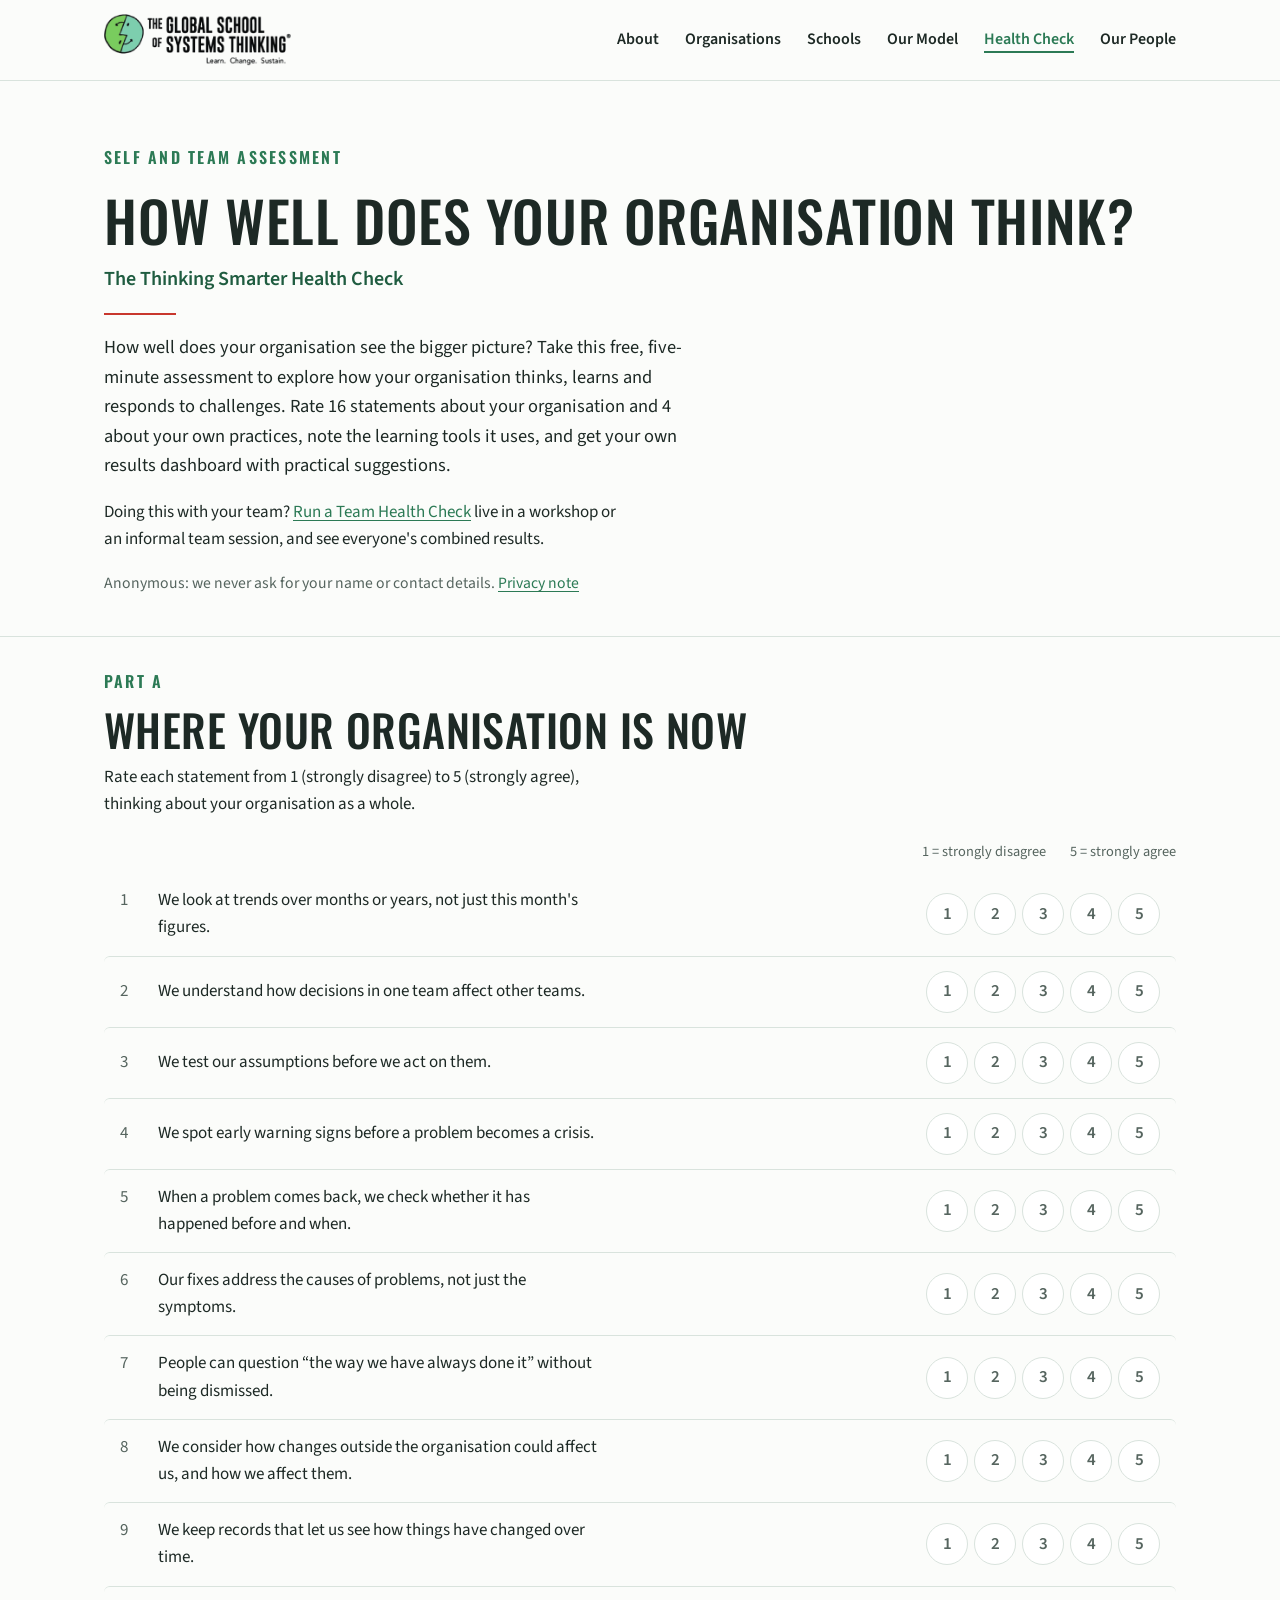
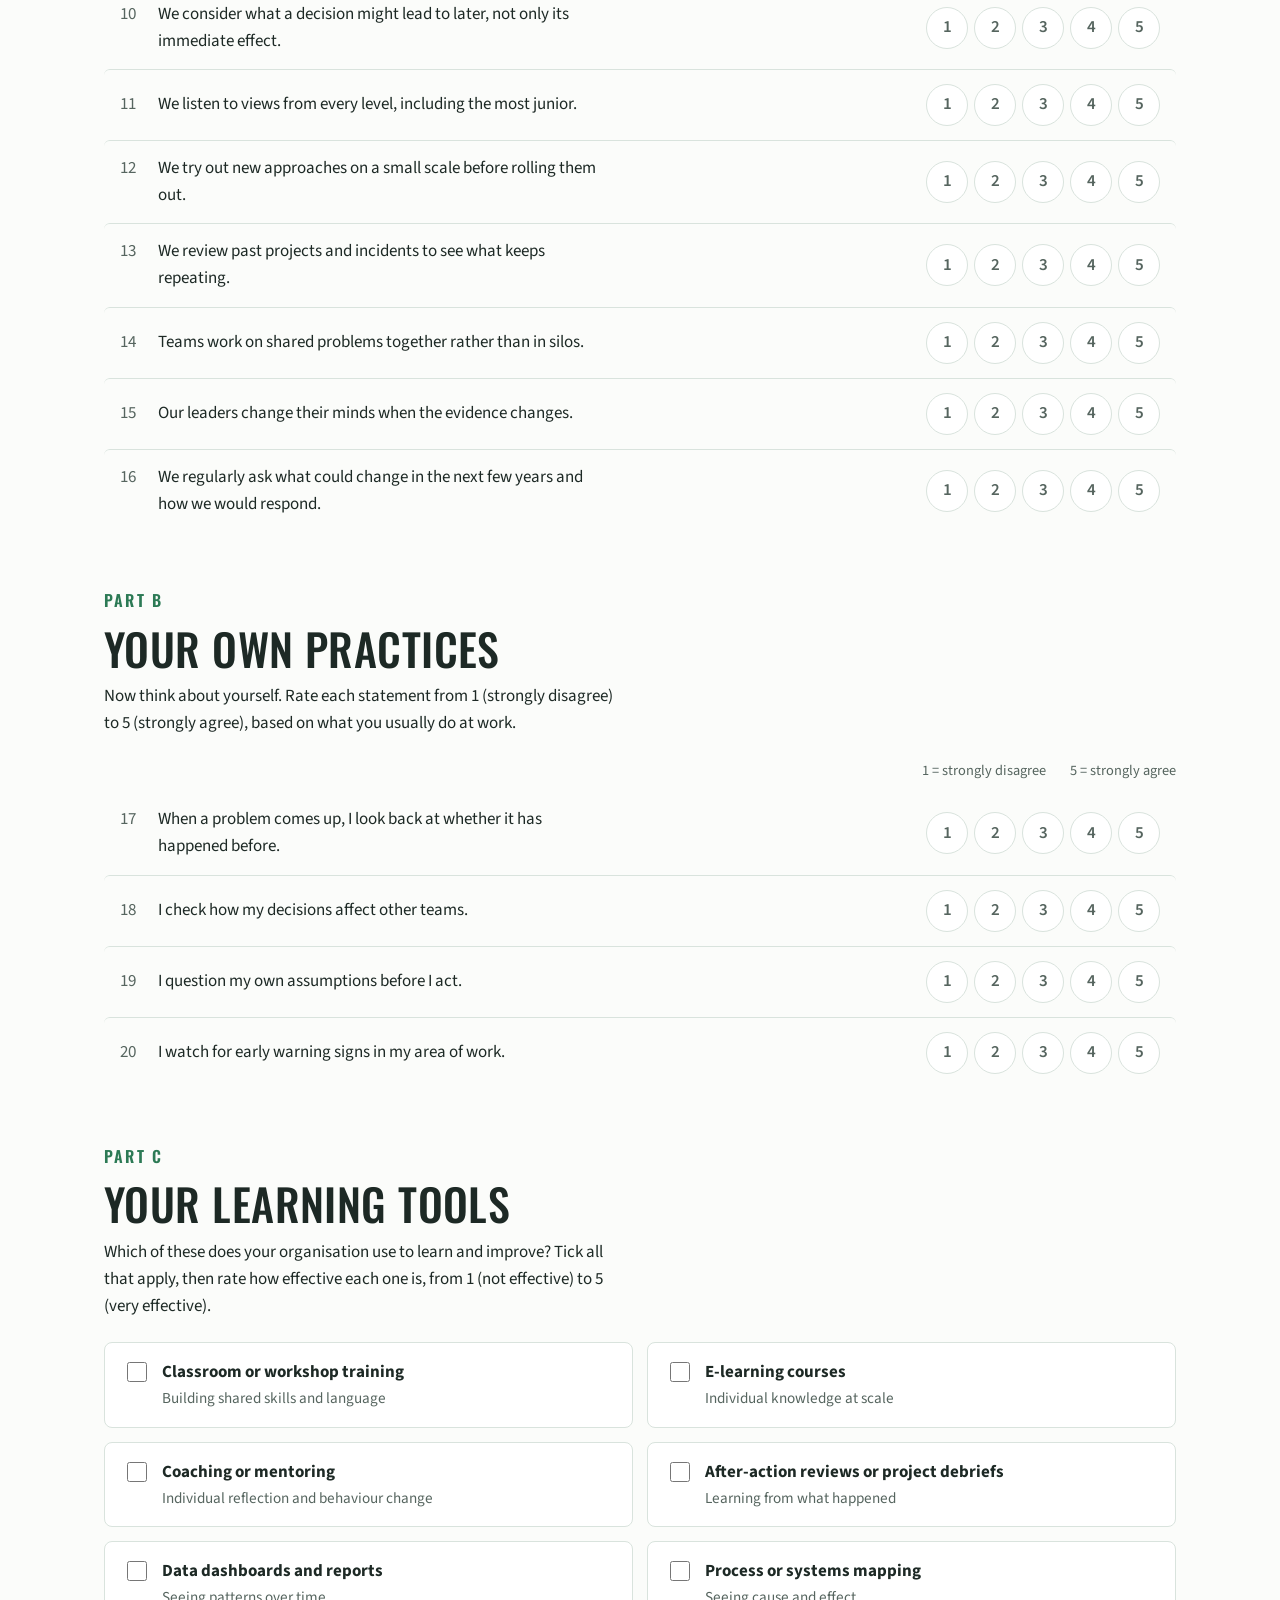
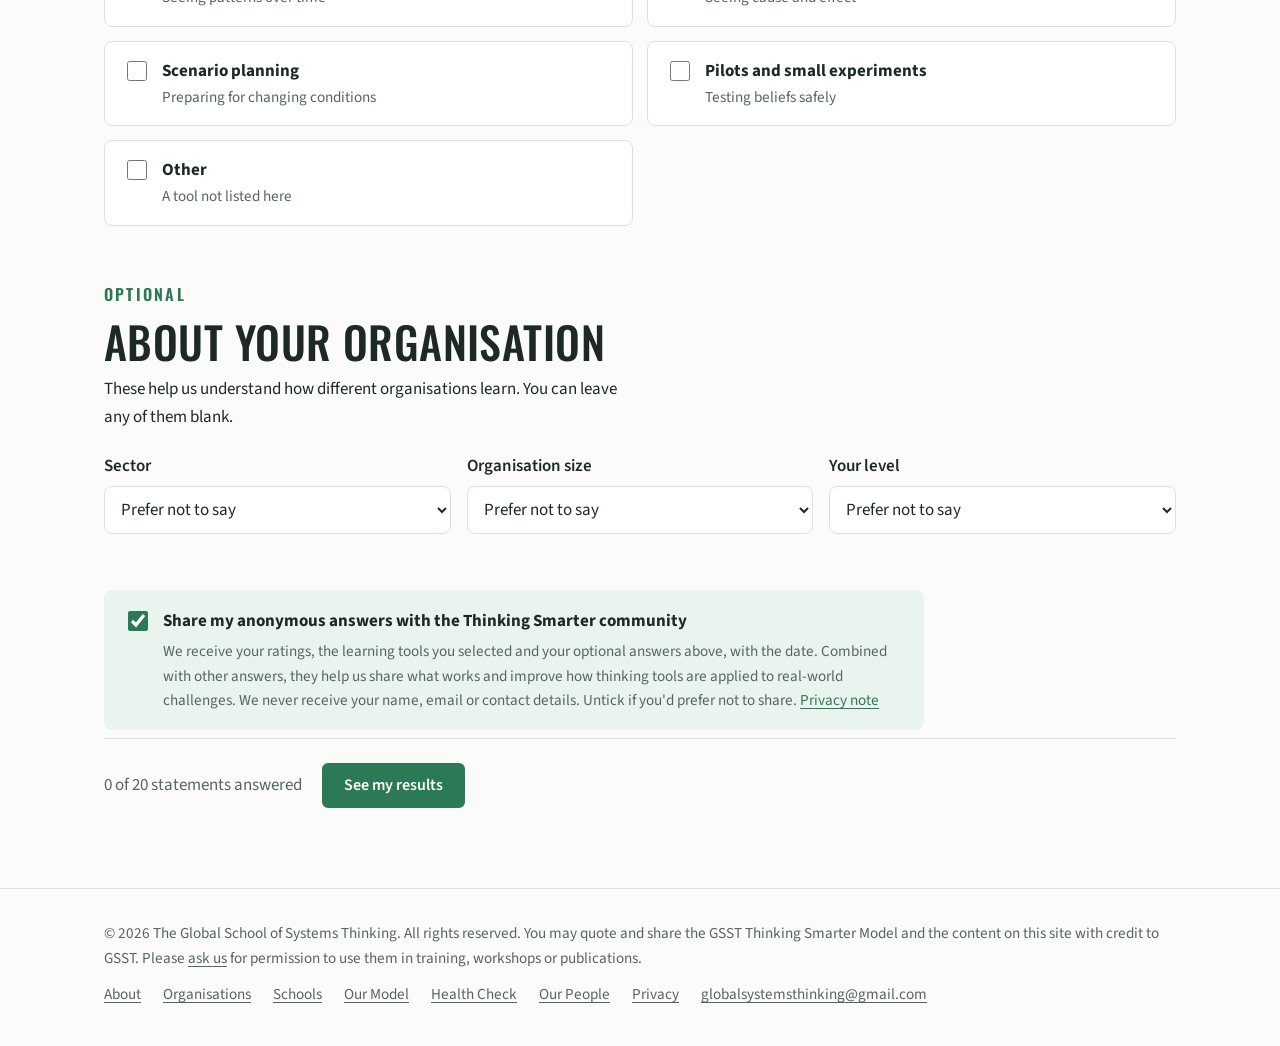
==== health-check.html @ f449723d "Add Organisations page; home page keeps About and a general Get in touch Co-Authored-By: Claude Opus" ====
<!DOCTYPE html>
<html lang="en-SG">
<head>
<meta charset="utf-8">
<meta name="viewport" content="width=device-width, initial-scale=1">
<title>Thinking Smarter Health Check | GSST</title>
<meta name="description" content="A free 5-minute self-assessment of how well your organisation sees patterns, causes, beliefs and changing conditions, with a personal results dashboard.">
<link rel="canonical" href="https://globalsystemsthinking.org/health-check.html">
<meta property="og:type" content="website">
<meta property="og:site_name" content="The Global School of Systems Thinking">
<meta property="og:url" content="https://globalsystemsthinking.org/health-check.html">
<meta property="og:title" content="Thinking Smarter Health Check | GSST">
<meta property="og:description" content="A free 5-minute self-assessment of how well your organisation sees patterns, causes, beliefs and changing conditions, with a personal results dashboard.">
<meta property="og:image" content="https://globalsystemsthinking.org/assets/share/og-health.jpg">
<meta property="og:image:width" content="1200">
<meta property="og:image:height" content="630">
<meta name="twitter:card" content="summary_large_image">
<meta name="twitter:title" content="Thinking Smarter Health Check | GSST">
<meta name="twitter:description" content="A free 5-minute self-assessment of how well your organisation sees patterns, causes, beliefs and changing conditions, with a personal results dashboard.">
<meta name="twitter:image" content="https://globalsystemsthinking.org/assets/share/og-health.jpg">
<link rel="icon" type="image/png" href="assets/favicon.png">
<link rel="preconnect" href="https://fonts.googleapis.com">
<link rel="preconnect" href="https://fonts.gstatic.com" crossorigin>
<link href="https://fonts.googleapis.com/css2?family=Oswald:wght@500;600&amp;family=Source+Sans+3:ital,wght@0,400;0,600;1,400&amp;display=swap" rel="stylesheet">
<link rel="stylesheet" href="styles.css?v=20261125a">
<script src="health-check.js?v=20261125a" defer></script>
<script src="share.js?v=20261124a" defer></script>
</head>
<body id="top">
<header class="site-header">
  <div class="wrap">
    <a class="brand" href="index.html"><img src="assets/logo.png" alt="The Global School of Systems Thinking" width="863" height="240"></a>
    <nav class="nav" aria-label="Main">
      <a href="index.html#about">About</a>
      <a href="organisations.html">Organisations</a>
      <a href="schools.html">Schools</a>
      <a href="model.html">Our Model</a>
      <a href="health-check.html" aria-current="page">Health Check</a>
      <a href="people.html">Our People</a>
    </nav>
  </div>
</header>
<main>
<section class="page-intro no-print">
  <div class="wrap stack">
    <span class="eyebrow">Self and team assessment</span>
    <h1>How well does your organisation think?</h1>
    <p class="hc-subtitle">The Thinking Smarter Health Check</p>
    <hr class="rule">
    <p class="lead">How well does your organisation see the bigger picture? Take this free, five-minute assessment to explore how your organisation thinks, learns and responds to challenges. Rate 16 statements about your organisation and 4 about your own practices, note the learning tools it uses, and get your own results dashboard with practical suggestions.</p>
    <p>Doing this with your team? <a href="session.html">Run a Team Health Check</a> live in a workshop or an informal team session, and see everyone's combined results.</p>
    <p class="privacy">Anonymous: we never ask for your name or contact details. <a href="privacy.html">Privacy note</a></p>
  </div>
</section>

<section class="hc-form no-print" id="hc-form-section">
  <div class="wrap">
    <form id="hc-form" novalidate>
      <div class="hc-part">
        <div class="hc-part-head">
          <span class="eyebrow">Part A</span>
          <h2>Where your organisation is now</h2>
          <p>Rate each statement from 1 (strongly disagree) to 5 (strongly agree), thinking about your organisation as a whole.</p>
        </div>
        <div id="hc-statements"></div>
      </div>

      <div class="hc-part">
        <div class="hc-part-head">
          <span class="eyebrow">Part B</span>
          <h2>Your own practices</h2>
          <p>Now think about yourself. Rate each statement from 1 (strongly disagree) to 5 (strongly agree), based on what you usually do at work.</p>
        </div>
        <div id="hc-self"></div>
      </div>

      <div class="hc-part">
        <div class="hc-part-head">
          <span class="eyebrow">Part C</span>
          <h2>Your learning tools</h2>
          <p>Which of these does your organisation use to learn and improve? Tick all that apply, then rate how effective each one is, from 1 (not effective) to 5 (very effective).</p>
        </div>
        <div id="hc-tools" class="hc-tools"></div>
      </div>

      <div class="hc-part">
        <div class="hc-part-head">
          <span class="eyebrow">Optional</span>
          <h2>About your organisation</h2>
          <p>These help us understand how different organisations learn. You can leave any of them blank.</p>
        </div>
        <div class="hc-profile">
          <div class="field"><label for="hc-sector">Sector</label>
            <select id="hc-sector"><option value="">Prefer not to say</option><option>Government or public sector</option><option>Education</option><option>Business or private sector</option><option>Non-profit or social sector</option><option>Other</option></select></div>
          <div class="field"><label for="hc-size">Organisation size</label>
            <select id="hc-size"><option value="">Prefer not to say</option><option>Under 50 people</option><option>50 to 249 people</option><option>250 to 999 people</option><option>1,000 people or more</option></select></div>
          <div class="field"><label for="hc-level">Your level</label>
            <select id="hc-level"><option value="">Prefer not to say</option><option>Staff</option><option>Manager</option><option>Senior leader</option></select></div>
        </div>
      </div>

      <div class="hc-share">
        <input type="checkbox" id="hc-share" checked>
        <label for="hc-share"><strong>Share my anonymous answers with the Thinking Smarter community</strong>
          <span>We receive your ratings, the learning tools you selected and your optional answers above, with the date. Combined with other answers, they help us share what works and improve how thinking tools are applied to real-world challenges. We never receive your name, email or contact details. Untick if you'd prefer not to share. <a href="privacy.html">Privacy note</a></span></label>
      </div>

      <div class="hc-submit">
        <p id="hc-progress" class="hc-progress" aria-live="polite">0 of 20 statements answered</p>
        <button type="submit" class="btn btn-primary" id="hc-see">See my results</button>
      </div>
    </form>
  </div>
</section>

<section class="hc-results" id="hc-results" hidden>
  <div class="wrap">
    <div class="hc-dash" id="hc-dash"></div>
    <div class="invite" style="margin-top:28px"><div class="stack"><span class="eyebrow">Next: track it over time</span><h2>Where are your figures heading?</h2><p>A Health Check is a snapshot. To see a pattern, use the pattern explorer with figures you already track, or repeat the Team Health Check every few months, and see where things could be heading if nothing changes.</p></div><div class="actions"><a class="btn btn-primary" href="pattern.html">Open the pattern explorer</a></div></div>
    <div class="share" data-text="Try the five-minute Thinking Smarter Health Check: how well does your organisation see the bigger picture?"><div class="share-q">Know a team that keeps facing the same problem?<small>Send them the Health Check. Only the link is shared, never your answers.</small></div><div class="share-btns"><button type="button" class="share-native" hidden>Share</button><a data-net="linkedin" target="_blank" rel="noopener">LinkedIn</a><a data-net="whatsapp" target="_blank" rel="noopener">WhatsApp</a><a data-net="email">Email</a><button type="button" class="share-copy">Copy link</button></div></div>
  </div>
</section>

</main>
<footer class="site-footer">
  <div class="wrap">
    <span>&copy; 2026 The Global School of Systems Thinking. All rights reserved. You may quote and share the GSST Thinking Smarter Model and the content on this site with credit to GSST. Please <a href="mailto:globalsystemsthinking@gmail.com">ask us</a> for permission to use them in training, workshops or publications.</span>
    <nav aria-label="Footer">
      <a href="index.html#about">About</a>
      <a href="organisations.html">Organisations</a>
      <a href="schools.html">Schools</a>
      <a href="model.html">Our Model</a>
      <a href="health-check.html">Health Check</a>
      <a href="people.html">Our People</a>
      <a href="privacy.html">Privacy</a>
      <a href="mailto:globalsystemsthinking@gmail.com">globalsystemsthinking@gmail.com</a>
    </nav>
  </div>
</footer>
</body>
</html>
---- styles.css ----
/* GSST site. Layout idea: calm white pages, one green accent, condensed display type echoing the book cover, content in a 1120px column. */
:root {
  --paper: #fbfcfa;
  --ink: #1d2925;
  --muted: #56655f;
  --green: #2c7a55;
  --green-deep: #1f5c40;
  --tint: #eaf4ee;
  --line: #d9e3dd;
  --rule: #c8372d;
  --display: "Oswald", "Arial Narrow", "Helvetica Neue", Arial, sans-serif;
  --body: "Source Sans 3", "Segoe UI", "Helvetica Neue", Arial, sans-serif;
  --max: 1120px;
  color-scheme: light;
}

*, *::before, *::after { box-sizing: border-box; }
[hidden] { display: none !important; }
html { -webkit-text-size-adjust: 100%; scroll-behavior: smooth; }
@media (prefers-reduced-motion: reduce) { html { scroll-behavior: auto; } }
body {
  margin: 0;
  background: var(--paper);
  color: var(--ink);
  font-family: var(--body);
  font-size: 1.0625rem;
  line-height: 1.6;
}
img, video { max-width: 100%; height: auto; display: block; }
a { color: var(--green); text-underline-offset: 3px; }
a:hover { color: var(--green-deep); }
:focus-visible { outline: 3px solid var(--green); outline-offset: 3px; border-radius: 4px; }

h1, h2, h3 {
  font-family: var(--display);
  font-weight: 500;
  line-height: 1.12;
  letter-spacing: 0.01em;
  text-transform: uppercase;
  text-wrap: balance;
  margin: 0;
}
h1 { font-size: clamp(2.3rem, 4.6vw, 3.5rem); }
h2 { font-size: clamp(2rem, 3.6vw, 2.75rem); }
h3 { font-size: 1.6rem; }
p { margin: 0; max-width: 65ch; }

.wrap { max-width: var(--max); margin: 0 auto; padding: 0 24px; }
.stack { display: grid; gap: 18px; }
.eyebrow {
  font-family: var(--display);
  font-size: 1rem;
  font-weight: 600;
  letter-spacing: 0.14em;
  text-transform: uppercase;
  color: var(--green);
}
.rule { width: 72px; height: 2px; background: var(--rule); border: 0; margin: 0; }
.lead { font-size: 1.2rem; color: var(--muted); }

/* header */
.site-header { border-bottom: 1px solid var(--line); background: var(--paper); }
.site-header .wrap { display: flex; align-items: center; justify-content: space-between; gap: 16px 32px; flex-wrap: wrap; padding-top: 14px; padding-bottom: 14px; }
.brand img { height: 52px; width: auto; }
.nav { display: flex; align-items: center; gap: 6px 26px; flex-wrap: wrap; }
.nav a { color: var(--ink); text-decoration: none; font-weight: 600; font-size: 1rem; }
.nav a:hover, .nav a[aria-current="page"] { color: var(--green); }
.nav a[aria-current="page"] { box-shadow: inset 0 -2px 0 var(--green); }

/* buttons */
.actions { display: flex; flex-wrap: wrap; gap: 12px; }
.btn {
  display: inline-block;
  padding: 11px 20px;
  border-radius: 6px;
  font-weight: 600;
  font-size: 1rem;
  text-decoration: none;
  border: 2px solid var(--green);
  line-height: 1.2;
}
.btn-primary { background: var(--green); color: #fff; }
.btn-primary:hover { background: var(--green-deep); border-color: var(--green-deep); color: #fff; }
.btn-ghost { background: transparent; color: var(--green); }
.btn-ghost:hover { background: var(--tint); }
.nav .btn { padding: 8px 16px; color: #fff; }

/* sections */
section { padding: 72px 0; }
.band { background: var(--tint); }
.section-head { display: grid; gap: 14px; margin-bottom: 36px; }

/* hero */
.hero { padding: 64px 0 56px; }
.hero .wrap { display: grid; grid-template-columns: 1.05fr 0.95fr; gap: 48px; align-items: center; }
.hero-art { border-radius: 10px; border: 1px solid var(--line); background: #fff; padding: 10px; }

/* page intro (inner pages) */
.page-intro { padding: 64px 0 40px; border-bottom: 1px solid var(--line); }

/* video */
.video-grid { display: grid; grid-template-columns: 1.35fr 1fr; gap: 40px; align-items: center; }
.video-frame { border-radius: 10px; overflow: hidden; background: #000; box-shadow: 0 10px 30px rgba(29, 41, 37, 0.14); }
.video-frame video { width: 100%; aspect-ratio: 16 / 9; }

/* service tiles */
.tiles { display: grid; grid-template-columns: repeat(2, minmax(0, 1fr)); gap: 22px; }
.tile {
  display: grid;
  gap: 12px;
  align-content: start;
  padding: 28px 28px 26px;
  background: #fff;
  border: 1px solid var(--line);
  border-top: 3px solid var(--green);
  border-radius: 8px;
  color: var(--ink);
  text-decoration: none;
}
.tile h3 { font-size: 1.45rem; }
.tile p { color: var(--ink); }

/* about */
.pillars { display: grid; grid-template-columns: repeat(3, minmax(0, 1fr)); gap: 20px; margin-top: 32px; }
.pillar { padding: 22px; border-left: 3px solid var(--green); background: #fff; border-radius: 0 8px 8px 0; }
.pillar .eyebrow { margin-bottom: 6px; }

/* founder */
.founder { display: grid; grid-template-columns: 1.2fr 1fr; gap: 48px; align-items: start; }
blockquote {
  margin: 0;
  padding: 26px 28px;
  background: #fff;
  border: 1px solid var(--line);
  border-radius: 8px;
  font-size: 1.15rem;
  color: var(--ink);
}
blockquote footer { margin-top: 12px; font-size: 0.95rem; color: var(--muted); }

/* publications */
.book-lead { display: grid; grid-template-columns: 220px 1fr; gap: 36px; align-items: start; }
.book-lead img { border: 1px solid var(--line); border-radius: 4px; box-shadow: 0 8px 24px rgba(29, 41, 37, 0.12); }
.book-list { display: grid; grid-template-columns: repeat(2, minmax(0, 1fr)); gap: 20px; margin-top: 40px; }
.book { padding: 20px 22px; background: #fff; border: 1px solid var(--line); border-radius: 8px; display: grid; gap: 6px; align-content: start; }
.book .meta { color: var(--muted); font-size: 0.95rem; }
.book em { font-style: normal; font-weight: 600; }

/* services page */
.service { display: grid; grid-template-columns: 280px 1fr; gap: 40px; padding: 40px 0; border-bottom: 1px solid var(--line); scroll-margin-top: 24px; }
.service:last-of-type { border-bottom: 0; }
.service h2 { font-size: 2rem; }
.service .stack p { max-width: 62ch; }

/* call to action */
.cta { background: var(--green-deep); color: #fff; border-radius: 12px; padding: 44px 44px; display: grid; grid-template-columns: 1fr auto; gap: 24px 40px; align-items: center; }
.cta h2 { color: #fff; }
.cta p { color: #dbeee3; }
.cta .btn-primary { background: #fff; color: var(--green-deep); border-color: #fff; }
.cta .btn-primary:hover { background: var(--tint); }
.cta .address { color: #fff; font-weight: 600; }

/* footer */
.site-footer { border-top: 1px solid var(--line); padding: 32px 0 40px; color: var(--muted); font-size: 0.95rem; }
.site-footer .wrap { display: flex; flex-wrap: wrap; gap: 12px 28px; justify-content: space-between; align-items: center; }
.site-footer nav { display: flex; flex-wrap: wrap; gap: 8px 22px; }
.site-footer a { color: var(--muted); }

@media (max-width: 960px) {
  .tiles { grid-template-columns: 1fr; }
  .hero .wrap, .video-grid, .founder { grid-template-columns: 1fr; gap: 32px; }
  .book-list, .pillars { grid-template-columns: 1fr; }
  .service { grid-template-columns: 1fr; gap: 14px; }
  .cta { grid-template-columns: 1fr; }
}
@media (max-width: 560px) {
  section { padding: 52px 0; }
  .wrap { padding: 0 18px; }
  .tiles { grid-template-columns: 1fr; }
  .book-lead { grid-template-columns: 1fr; }
  .book-lead img { max-width: 200px; }
  .brand img { height: 42px; }
  .cta { padding: 32px 24px; }
}

/* home: health check invitation */
.invite { display: grid; grid-template-columns: 1fr auto; gap: 24px 40px; align-items: center; padding: 36px 40px; border: 1px solid var(--line); border-left: 4px solid var(--green); border-radius: 10px; background: #fff; }
#health-check-invite { padding: 56px 0; }

/* health check form */
.visually-hidden { position: absolute; width: 1px; height: 1px; overflow: hidden; clip: rect(0 0 0 0); white-space: nowrap; }
.privacy { color: var(--muted); font-size: 0.98rem; }
.hc-form { padding-top: 32px; }
.hc-part { margin-bottom: 56px; }
.hc-part-head { display: grid; gap: 10px; margin-bottom: 22px; }
.scale-key { display: flex; justify-content: flex-end; gap: 24px; color: var(--muted); font-size: 0.9rem; max-width: none; margin-bottom: 10px; }
.hc-area { border: 0; margin: 0 0 26px; padding: 0; }
.hc-area legend { font-family: var(--display); font-weight: 500; text-transform: uppercase; letter-spacing: 0.04em; color: var(--green); font-size: 1.15rem; padding: 0 0 8px; }
.hc-row { display: grid; grid-template-columns: 1fr auto; gap: 12px 28px; align-items: center; padding: 14px 16px; border-top: 1px solid var(--line); border-radius: 6px; }
.hc-row.missing { background: #fdf0ee; box-shadow: inset 3px 0 0 var(--rule); }
.hc-q { max-width: 60ch; display: flex; gap: 4px; }
.hc-num { flex: none; min-width: 2em; color: var(--muted); font-variant-numeric: tabular-nums; }
.scale { display: flex; gap: 6px; }
.scale input { position: absolute; opacity: 0; width: 1px; height: 1px; }
.scale label { display: grid; place-items: center; width: 42px; height: 42px; border: 1.5px solid var(--line); border-radius: 50%; background: #fff; cursor: pointer; font-weight: 600; color: var(--muted); font-variant-numeric: tabular-nums; }
.scale label:hover { border-color: var(--green); color: var(--green); }
.scale input:checked + label { background: var(--green); border-color: var(--green); color: #fff; }
.scale input:focus-visible + label { outline: 3px solid var(--green); outline-offset: 2px; }
.hc-tools { display: grid; grid-template-columns: repeat(2, minmax(0, 1fr)); gap: 14px; }
.hc-tool { display: grid; gap: 12px; padding: 16px 18px; background: #fff; border: 1px solid var(--line); border-radius: 8px; }
.hc-tool-check { display: flex; gap: 12px; align-items: flex-start; }
.hc-tool-check input { width: 20px; height: 20px; margin-top: 3px; accent-color: var(--green); flex: none; }
.hc-tool-check label { display: grid; cursor: pointer; }
.hc-tool-check label span { color: var(--muted); font-size: 0.95rem; }
.hc-tool-rate { display: flex; align-items: center; gap: 12px; flex-wrap: wrap; padding-left: 32px; }
.hc-tool-rate[hidden], .hc-tool-other[hidden] { display: none; }
.hc-tool-other { display: grid; gap: 6px; padding-left: 32px; }
.hc-tool-other input { font: inherit; padding: 8px 12px; border: 1.5px solid var(--line); border-radius: 6px; max-width: 100%; }
.hc-tool-other input:focus { border-color: var(--green); outline: none; }
.hc-list .hc-row:first-child { border-top: 0; }
.hc-rate-label { color: var(--muted); font-size: 0.95rem; }
.hc-tool-rate .scale label { width: 36px; height: 36px; }
textarea { width: 100%; max-width: 760px; font: inherit; padding: 12px 14px; border: 1.5px solid var(--line); border-radius: 8px; background: #fff; color: var(--ink); }
textarea:focus { border-color: var(--green); outline: none; }
.hc-submit { display: flex; align-items: center; gap: 20px; flex-wrap: wrap; padding: 24px 0 8px; border-top: 1px solid var(--line); }
.hc-progress { color: var(--muted); font-variant-numeric: tabular-nums; }

/* health check dashboard */
.hc-results { padding-top: 48px; }
.hc-dash { display: grid; gap: 24px; }
.dash-head { display: grid; gap: 10px; }
.overall { font-size: 1.15rem; }
.overall strong { font-family: var(--display); font-size: 2.6rem; color: var(--green); font-weight: 500; margin-right: 6px; font-variant-numeric: tabular-nums; }
.dash-grid { display: grid; grid-template-columns: repeat(2, minmax(0, 1fr)); gap: 24px; }
.card { background: #fff; border: 1px solid var(--line); border-radius: 10px; padding: 24px 26px; display: grid; gap: 14px; align-content: start; }
.card h3 { font-size: 1.3rem; }
.bar-row { display: grid; grid-template-columns: 1fr 3.2em; gap: 6px 12px; align-items: center; }
.bar-label { grid-column: 1 / -1; display: flex; gap: 10px; align-items: center; font-weight: 600; }
.bar-track { height: 12px; border-radius: 6px; background: var(--tint); overflow: hidden; }
.bar-fill { height: 100%; background: var(--green); border-radius: 6px; }
.bar-fill.low { background: var(--rule); }
.bar-value { font-variant-numeric: tabular-nums; font-weight: 600; text-align: right; }
.bar-prev { grid-column: 1 / -1; }
.delta { color: var(--muted); font-size: 0.9rem; }
.tag { font-size: 0.75rem; font-weight: 600; letter-spacing: 0.06em; text-transform: uppercase; padding: 2px 8px; border-radius: 999px; }
.tag-low { background: #fbe9e7; color: #a12c23; }
.tag-high { background: var(--tint); color: var(--green-deep); }
.tool-list { list-style: none; margin: 0; padding: 0; display: grid; gap: 10px; }
.tool-list li { display: flex; justify-content: space-between; gap: 16px; align-items: center; }
.dots { display: inline-flex; gap: 4px; flex: none; }
.dot { width: 10px; height: 10px; border-radius: 50%; background: var(--line); }
.dot.on { background: var(--green); }
.notes { margin: 0; padding: 14px 16px 14px 32px; background: #fdf6e9; border-radius: 8px; display: grid; gap: 8px; }
.tips { margin: 0; padding-left: 22px; display: grid; gap: 8px; }
.quote { font-size: 1.15rem; font-style: italic; }
.muted { color: var(--muted); }
.small { font-size: 0.92rem; }
.next { border-color: var(--green); }
.dash-foot { padding-top: 8px; }
button.btn { cursor: pointer; font-family: inherit; }

@media (max-width: 960px) {
  .invite { grid-template-columns: 1fr; padding: 28px 24px; }
  .dash-grid, .hc-tools { grid-template-columns: 1fr; }
}
@media (max-width: 640px) {
  .hc-row { grid-template-columns: 1fr; padding: 14px 6px; }
  .scale label { width: 44px; height: 44px; }
  .scale-key { justify-content: space-between; }
}
@media print {
  .site-header, .site-footer, .no-print, .actions { display: none !important; }
  body { background: #fff; }
  .card { break-inside: avoid; }
}

/* health check: profile, sharing, comparison, privacy page */
.hc-profile { display: grid; grid-template-columns: repeat(3, minmax(0, 1fr)); gap: 16px; }
.field { display: grid; gap: 6px; }
.field label { font-weight: 600; }
select { font: inherit; padding: 10px 12px; border: 1.5px solid var(--line); border-radius: 8px; background: #fff; color: var(--ink); }
select:focus { border-color: var(--green); outline: none; }
.hc-share { display: flex; gap: 12px; align-items: flex-start; padding: 18px 20px; margin-bottom: 8px; background: var(--tint); border-radius: 8px; max-width: 820px; }
.hc-share input { width: 20px; height: 20px; margin-top: 3px; accent-color: var(--green); flex: none; }
.hc-share label { display: grid; gap: 4px; cursor: pointer; }
.hc-share label span { color: var(--muted); font-size: 0.95rem; }
.cmp-list { list-style: none; margin: 0; padding: 0; display: grid; gap: 10px; }
.cmp-list li { display: flex; justify-content: space-between; gap: 16px; flex-wrap: wrap; }
.cmp { font-variant-numeric: tabular-nums; }
.cmp em { color: var(--muted); font-style: normal; }
.prose { gap: 14px; }
.prose h2 { font-size: 1.6rem; margin-top: 18px; }
@media (max-width: 760px) { .hc-profile { grid-template-columns: 1fr; } }

/* founder credentials */
.creds { margin: 0; padding: 24px 26px; background: #fff; border: 1px solid var(--line); border-radius: 8px; display: grid; gap: 18px; }
.creds dt { margin-bottom: 6px; }
.creds dd { margin: 0 0 6px; padding-left: 14px; position: relative; }
.creds dd::before { content: ""; position: absolute; left: 0; top: 0.7em; width: 6px; height: 6px; border-radius: 50%; background: var(--green); }

/* team check: join form, facilitator screen */
.join-card { display: grid; gap: 10px; max-width: 520px; padding: 22px 24px; background: #fff; border: 1px solid var(--line); border-radius: 10px; }
.join-row { display: flex; gap: 10px; flex-wrap: wrap; }
.join-row input { flex: 1 1 180px; font: inherit; font-size: 1.2rem; letter-spacing: 0.12em; text-transform: uppercase; padding: 10px 14px; border: 1.5px solid var(--line); border-radius: 8px; }
.join-row input:focus { border-color: var(--green); outline: none; }
.ss-join { display: grid; grid-template-columns: auto 1fr; gap: 56px; align-items: center; padding: 48px 0 64px; }
.ss-qr-card { background: #fff; border: 1px solid var(--line); border-radius: 12px; padding: 24px; display: grid; gap: 12px; justify-items: center; }
.ss-qr-card img, .ss-qr-card canvas { display: block; }
.ss-url { font-size: 0.95rem; color: var(--muted); word-break: break-all; max-width: 260px; text-align: center; }
.ss-code { font-size: clamp(3.5rem, 9vw, 6.5rem); letter-spacing: 0.12em; color: var(--green); }
.ss-count { font-size: 1.4rem; }
.ss-count strong { font-family: var(--display); font-size: 3rem; color: var(--green); font-weight: 500; margin-right: 6px; font-variant-numeric: tabular-nums; }
.ss-head { display: flex; flex-wrap: wrap; gap: 12px 28px; align-items: baseline; justify-content: space-between; padding: 32px 0 24px; }
.ss-count-inline { color: var(--muted); }
.ss-items { margin: 0; padding-left: 20px; display: grid; gap: 14px; }
.ss-items p { margin-bottom: 6px; }
.item-meta { display: flex; gap: 14px; align-items: flex-end; }
.dist { display: flex; gap: 4px; align-items: flex-end; height: 44px; }
.dcol { display: grid; grid-template-rows: 1fr auto; justify-items: center; width: 20px; height: 100%; }
.dbar { width: 14px; background: var(--green); border-radius: 3px 3px 0 0; align-self: end; min-height: 2px; }
.dcol span { font-size: 0.75rem; color: var(--muted); }
.ss-recurring { list-style: none; margin: 0; padding: 0; display: grid; grid-template-columns: repeat(auto-fill, minmax(240px, 1fr)); gap: 12px; }
.ss-recurring li { background: var(--tint); border-radius: 8px; padding: 12px 14px; }
body.presenting .site-header, body.presenting .site-footer { display: none; }
body.presenting { font-size: 1.15rem; }
@media (max-width: 760px) { .ss-join { grid-template-columns: 1fr; gap: 28px; justify-items: start; } }

/* team session guide */
.steps { list-style: none; margin: 8px 0 4px; padding: 0; display: grid; grid-template-columns: repeat(3, minmax(0, 1fr)); gap: 16px; }
.steps li { display: flex; gap: 14px; align-items: flex-start; background: #fff; border: 1px solid var(--line); border-radius: 10px; padding: 18px; }
.step-n { flex: none; display: grid; place-items: center; width: 36px; height: 36px; border-radius: 50%; background: var(--green); color: #fff; font-family: var(--display); font-size: 1.2rem; }
.steps h3 { font-size: 1.25rem; margin-bottom: 4px; }
.steps p { color: var(--muted); font-size: 0.98rem; }
.prompts { margin: 0 0 12px; padding-left: 22px; display: grid; gap: 10px; }
#ss-copy-msg { white-space: pre-line; }
@media (max-width: 860px) { .steps { grid-template-columns: 1fr; } }
@media print { body.presenting .ss-head .actions { display: none; } }

/* schools page */
.tiles.four { grid-template-columns: repeat(4, minmax(0, 1fr)); }
.tiles.three { grid-template-columns: repeat(3, minmax(0, 1fr)); }
.schools-link { margin-top: 28px; max-width: none; font-size: 1.05rem; }
@media (max-width: 960px) { .tiles.four, .tiles.three { grid-template-columns: 1fr; } }

/* Health Check: "I" next to "we" */
#hc-self-card { margin-top: 24px; }
.gap-row { display: grid; grid-template-columns: 11em 1fr; gap: 4px 18px; align-items: center; padding: 12px 0; border-top: 1px solid var(--line); }
.gap-name { font-weight: 600; }
.gap-bars { display: grid; gap: 6px; }
.gap-line { display: grid; grid-template-columns: 2.2em 1fr 3.2em; gap: 10px; align-items: center; }
.gap-who { font-size: .85rem; font-weight: 700; color: var(--muted); }
.bar-fill.self { background: var(--green-deep); opacity: .55; }
.gap-note { grid-column: 2; margin: 0; font-size: .95rem; color: var(--muted); }
.gap-action { margin-top: 14px; padding: 14px 16px; background: var(--tint); border-radius: 8px; }
@media (max-width: 640px) { .gap-row { grid-template-columns: 1fr; } .gap-note { grid-column: 1; } }

/* Schools: personal note */
.note-text { max-width: 760px; }
.note-text p { margin: 0 0 14px; }

/* Schools: creators of the book */
.creators { display: grid; grid-template-columns: minmax(0, 1fr) minmax(0, 1.1fr); gap: 40px; align-items: center; margin-top: 48px; }
.creators img { width: 100%; height: auto; border-radius: 8px; background: #fff; }
.creator-list { margin: 0; padding-left: 20px; display: grid; gap: 10px; }
@media (max-width: 820px) { .creators { grid-template-columns: 1fr; } }

/* Team Health Check: why as a team */
.ss-why { margin: 28px 0 8px; }
.ss-why h2 { margin-bottom: 14px; }
.ss-tips { margin-top: 24px; }

.hc-subtitle { margin: -6px 0 0; font-size: 1.25rem; font-weight: 600; color: var(--green-deep); }

/* Schools: student short (vertical video) */
.short-lead { display: grid; grid-template-columns: 300px 1fr; gap: 40px; align-items: center; margin-top: 48px; }
.short-frame video { width: 100%; height: auto; border-radius: 16px; background: #121a26; display: block; }
@media (max-width: 720px) { .short-lead { grid-template-columns: 1fr; } .short-frame { max-width: 300px; margin: 0 auto; } }

/* Schools: three student shorts */
.shorts { margin-top: 56px; }
.shorts-grid { display: grid; grid-template-columns: repeat(3, minmax(0, 1fr)); gap: 28px; margin: 8px 0 18px; }
.short-item { margin: 0; }
.short-item video { width: 100%; height: auto; border-radius: 16px; background: #121a26; display: block; }
.short-item figcaption { margin-top: 10px; display: grid; gap: 4px; }
.short-item figcaption span { color: var(--muted); font-size: 0.95rem; }
@media (max-width: 820px) { .shorts-grid { grid-template-columns: 1fr; max-width: 320px; margin-left: auto; margin-right: auto; } }

/* Home: four habits at work */
.habits-link { margin: 18px 0 40px; font-weight: 600; }

/* Home: four paths under the hero */
.paths .path { display: flex; flex-direction: column; gap: 8px; text-decoration: none; color: inherit; transition: box-shadow .15s, transform .15s; }
.paths .path:hover { box-shadow: 0 6px 18px rgba(29,41,37,.12); transform: translateY(-2px); }
.paths .path p { flex: 1; }
.path-go { font-weight: 600; color: var(--green-deep); }
.paths-intro { max-width: 760px; margin: 0 0 22px; font-size: 1.1rem; }
.pillar-icon { color: var(--green); display: block; width: 52px; height: 52px; margin-bottom: 10px; }
.pillar ul.values { margin: 0; padding-left: 18px; display: grid; gap: 6px; }
.pillar .equation { font-family: var(--display); font-size: 1.25rem; line-height: 1.35; color: var(--green-deep); margin: 0 0 12px; letter-spacing: .02em; }
.pillar .equation { font-size: 1.9rem; margin-bottom: 2px; }
.pillar .equation-key { margin: 0 0 12px; font-size: .95rem; color: var(--muted); }
.pillar .so-def { margin: 14px 0 0; padding-top: 12px; border-top: 1px solid var(--line); font-size: .95rem; }
/* Founder: one column, credentials as part of the bio */
.founder { grid-template-columns: 1fr; }
.founder > .stack { max-width: 880px; }
.founder h2 .role { display: block; font-size: 0.5em; letter-spacing: 0.06em; color: var(--muted, #5b6b66); margin-top: 6px; }
.creds { padding: 0; background: none; border: 0; border-radius: 0; grid-template-columns: 1fr 1fr; gap: 28px; margin-top: 8px; }
@media (max-width: 720px) { .creds { grid-template-columns: 1fr; gap: 18px; } }
/* Hero and intro text: one size, one colour, even spacing */
.hero .stack p, .hero .lead { font-size: 1.15rem; line-height: 1.6; color: var(--ink, inherit); margin: 0; }
.paths-intro { font-size: 1.15rem; line-height: 1.6; }
.hero { padding-bottom: 18px; }
@media (max-width: 900px) { .hero { padding-bottom: 32px; } }
.hero .stack p.lead { color: var(--green-deep); font-weight: 600; }
/* Quick fixes: consistent intro text, key line only on home, invite buttons under text, SO definition below pillars */
.lead { font-size: 1.15rem; line-height: 1.6; color: var(--ink); }
.hero .stack p.lead { color: var(--ink); font-weight: 400; }
.hero .stack p.key { color: var(--green-deep); font-weight: 600; }
.invite { grid-template-columns: 1fr; }
.invite .actions { justify-content: flex-start; }
.so-def { max-width: 860px; margin: 24px 0 0; padding: 18px 22px; border-left: 4px solid var(--green); background: #fff; border-radius: 6px; font-size: 1rem; }
.founder-note { font-size: 1.15rem; line-height: 1.6; font-style: italic; color: var(--green-deep); }
.reflect { padding: 48px 0 0; }
.reflect-q { max-width: 860px; margin: 0; padding: 4px 0 4px 22px; border-left: 4px solid var(--rule); font-size: 1.2rem; line-height: 1.6; }
#health-check-invite .invite { margin-top: 40px; }
.queue { display:grid; grid-template-columns:minmax(0,1fr) minmax(0,1fr); gap:32px; align-items:center; margin-top:12px; }
.queue-loop { width:100%; height:auto; max-width:520px; }
.queue-loop text { font-family: var(--body); }
@media (max-width: 860px) { .queue { grid-template-columns:1fr; } }
.help-box { border-left: 4px solid var(--rule); border-radius: 0 10px 10px 0; }
/* Home rework */
.tiles.three.paths { grid-template-columns: repeat(3, minmax(0,1fr)); }
.paths-more { margin-top: 18px; color: var(--muted); }
.ministeps { list-style: none; padding: 0; margin: 24px 0; display: grid; grid-template-columns: repeat(5, minmax(0,1fr)); gap: 12px; counter-reset: none; }
.ministeps li { background: #fff; border: 1px solid var(--line); border-top: 6px solid var(--c); border-radius: 10px; padding: 16px; display: grid; gap: 4px; }
.ministeps .ms-n { font-family: var(--display); color: var(--muted); font-size: .9rem; }
.ministeps strong { font-family: var(--display); font-weight: 500; text-transform: uppercase; letter-spacing: .03em; font-size: 1.05rem; }
.ministeps li > span:last-child { color: var(--muted); font-size: .95rem; }
.diff { background: var(--tint); border-radius: 12px; padding: 24px 28px; }
.diff h3 { margin: 0 0 8px; }
.diff ul { margin: 0 0 16px; padding-left: 20px; }
.diff li { margin: 6px 0; }
@media (max-width: 960px) { .ministeps { grid-template-columns: 1fr 1fr; } .tiles.three.paths { grid-template-columns: 1fr; } }
@media (max-width: 560px) { .ministeps { grid-template-columns: 1fr; } }
/* Find your way: site map */
.sitemap { position: relative; display: grid; grid-template-columns: repeat(3, minmax(0,1fr)); grid-template-rows: auto 150px auto; gap: 0 22px; margin-top: 12px; }
.mm-lines { position: absolute; inset: 0; width: 100%; height: 100%; z-index: 0; }
.mm-lines line { stroke: #c5d2cb; stroke-width: .35; vector-effect: non-scaling-stroke; stroke-width: 2; }
.mm-b { position: relative; z-index: 1; background: #fff; border: 1px solid var(--line); border-top: 6px solid var(--c); border-radius: 10px; padding: 16px 18px; }
.mm-b h3 { font-size: 1.05rem; margin: 0 0 8px; }
.mm-b ul { list-style: none; margin: 0; padding: 0; display: grid; gap: 10px; }
.mm-b a { font-weight: 600; color: var(--green-deep); }
.mm-b .d { display: block; font-size: .9rem; color: var(--muted); }
.mm-b .free { font-size: .72rem; text-transform: uppercase; letter-spacing: .06em; background: var(--tint); color: var(--green-deep); border-radius: 10px; padding: 1px 7px; margin-left: 6px; }
.mm-c { position: relative; z-index: 1; grid-column: 2; grid-row: 2; align-self: center; justify-self: center; background: var(--green-deep); color: #fff; border-radius: 999px; padding: 18px 26px; text-align: center; font-family: var(--display); text-transform: uppercase; letter-spacing: .03em; line-height: 1.2; }
.mm-c small { display: block; font-family: var(--body); text-transform: none; letter-spacing: 0; opacity: .85; margin-top: 4px; }
.sitemap > .b1, .sitemap > .b2, .sitemap > .b3 { grid-row: 1; }
.sitemap > .b4, .sitemap > .b5, .sitemap > .b6 { grid-row: 3; }
@media (max-width: 860px) {
  .sitemap { grid-template-columns: 1fr; grid-template-rows: none; gap: 12px; }
  .mm-lines { display: none; }
  .mm-c { grid-column: 1; grid-row: 1; justify-self: stretch; border-radius: 12px; }
  .sitemap > .mm-b { grid-row: auto; }
}

/* Share bar */
.share { display:flex; flex-wrap:wrap; align-items:center; gap:10px 12px; margin-top:28px; padding:18px 22px; border:1px dashed var(--line); border-radius:10px; background:var(--tint); }
.share .share-q { flex:1 1 260px; font-weight:600; color:var(--green-deep); }
.share .share-q small { display:block; font-weight:400; color:var(--muted); font-size:.9rem; }
.share .share-btns { display:flex; flex-wrap:wrap; gap:8px; }
.share .share-btns a, .share .share-btns button { font:inherit; font-size:.95rem; font-weight:600; padding:7px 14px; border-radius:999px; border:1px solid var(--green); background:#fff; color:var(--green-deep); text-decoration:none; cursor:pointer; line-height:1.3; }
.share .share-btns a:hover, .share .share-btns button:hover { background:var(--green); color:#fff; }
.share .share-btns .share-native { background:var(--green); color:#fff; }

/* four student shorts */
.shorts-grid { grid-template-columns: repeat(4, minmax(0, 1fr)); gap: 22px; }
@media (max-width: 1000px) and (min-width: 821px) { .shorts-grid { grid-template-columns: repeat(2, minmax(0, 1fr)); max-width: 640px; } }
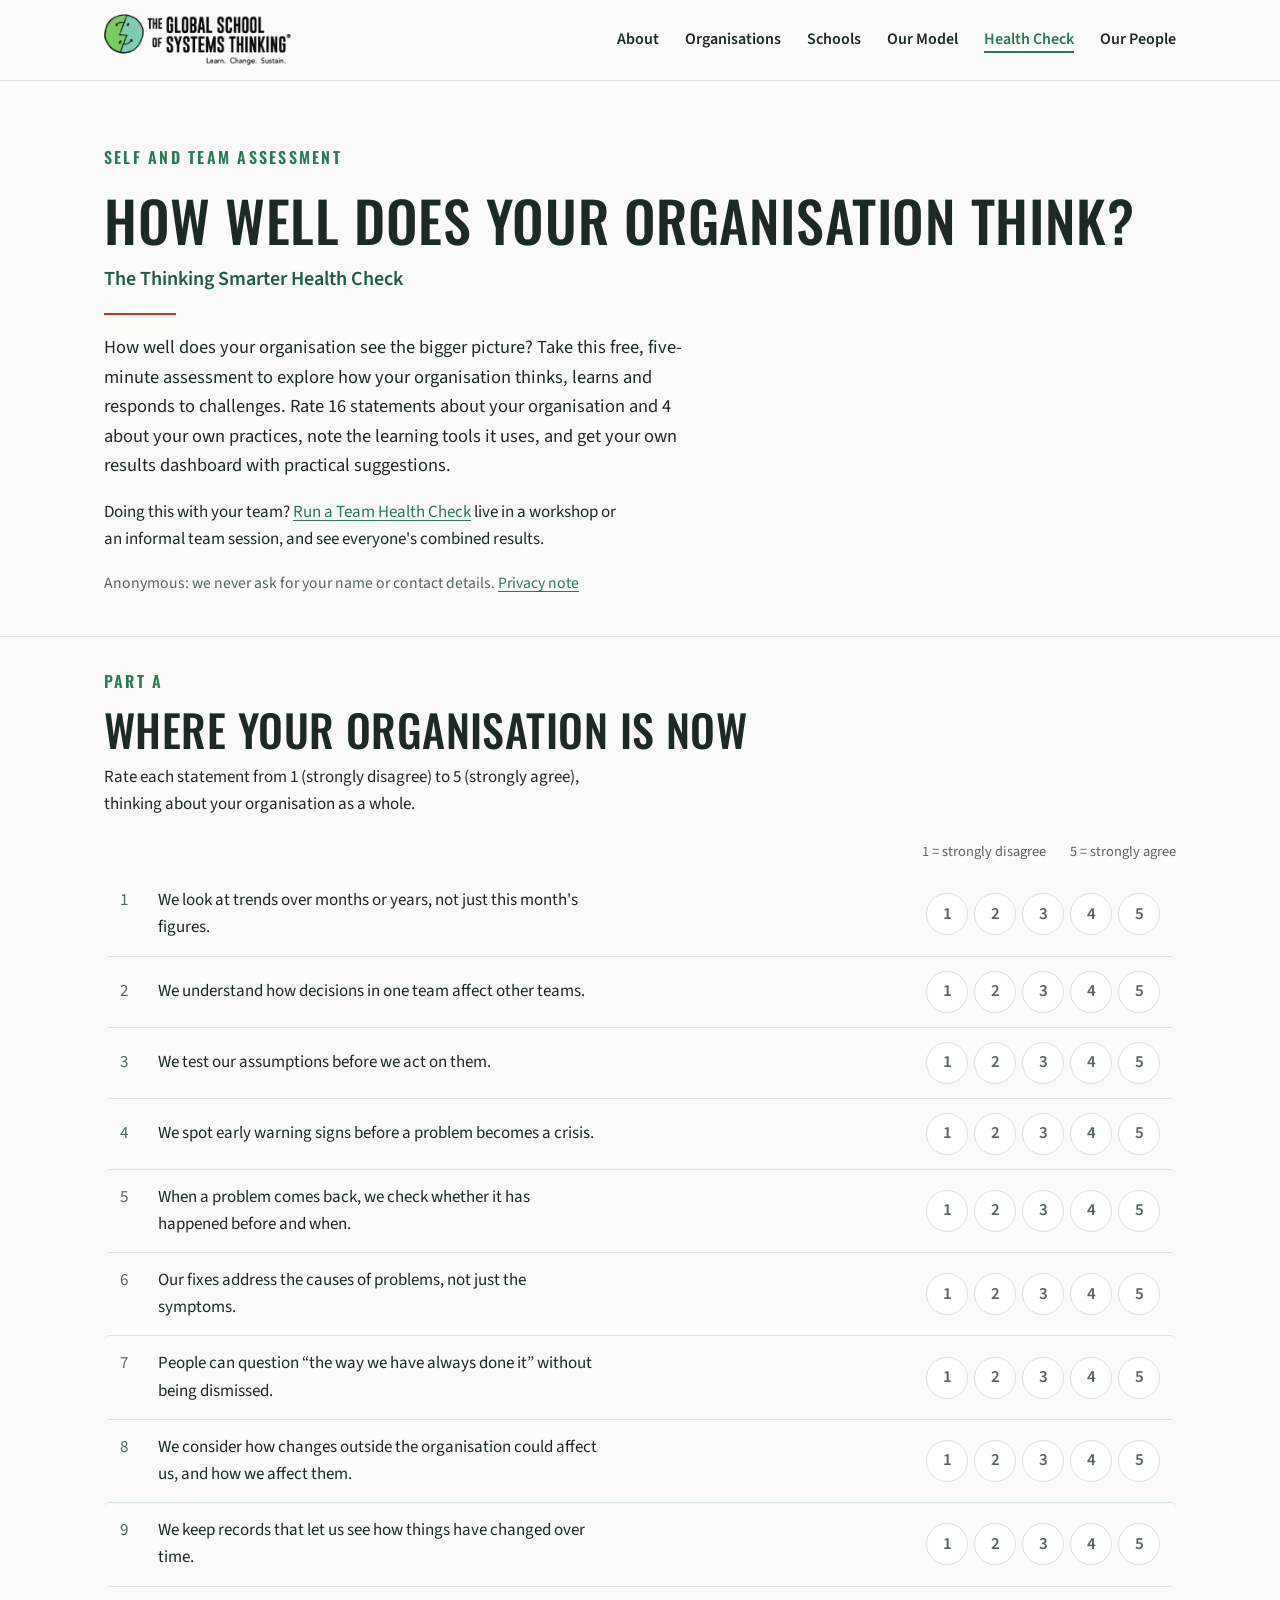
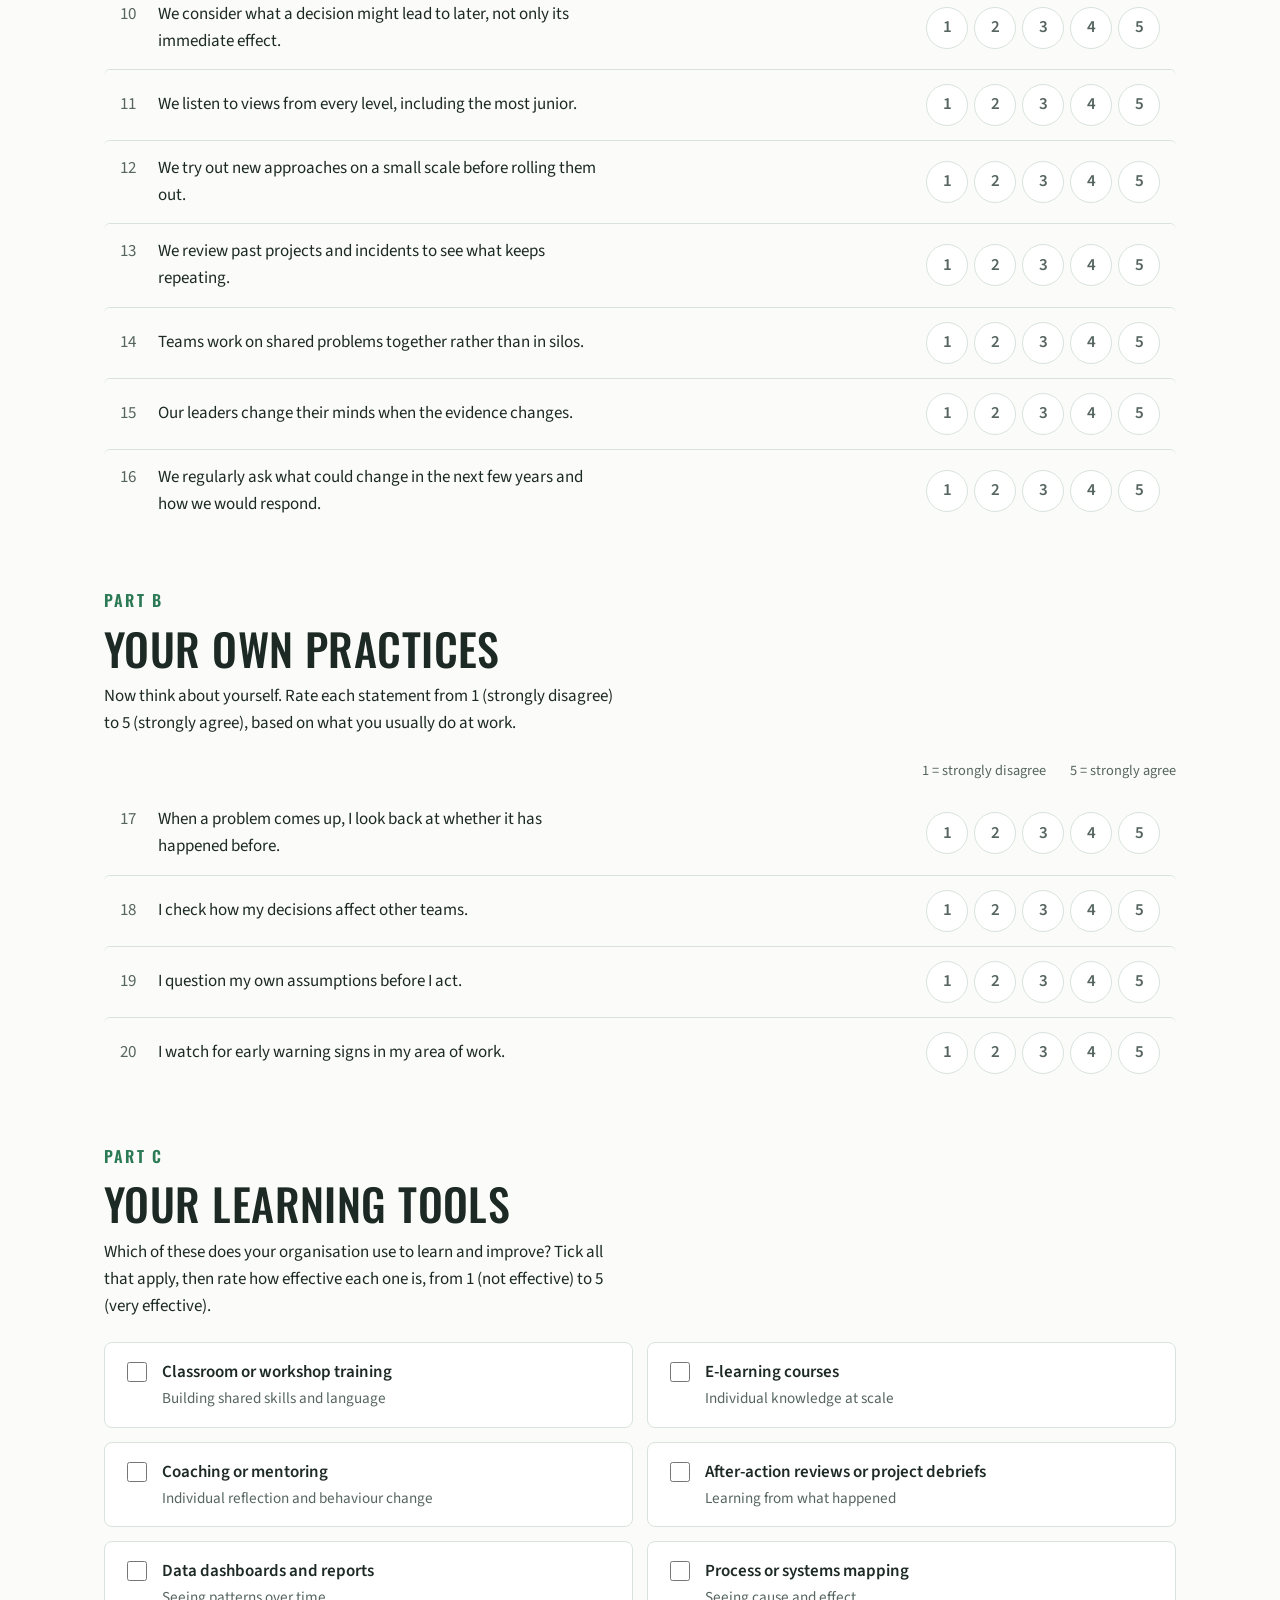
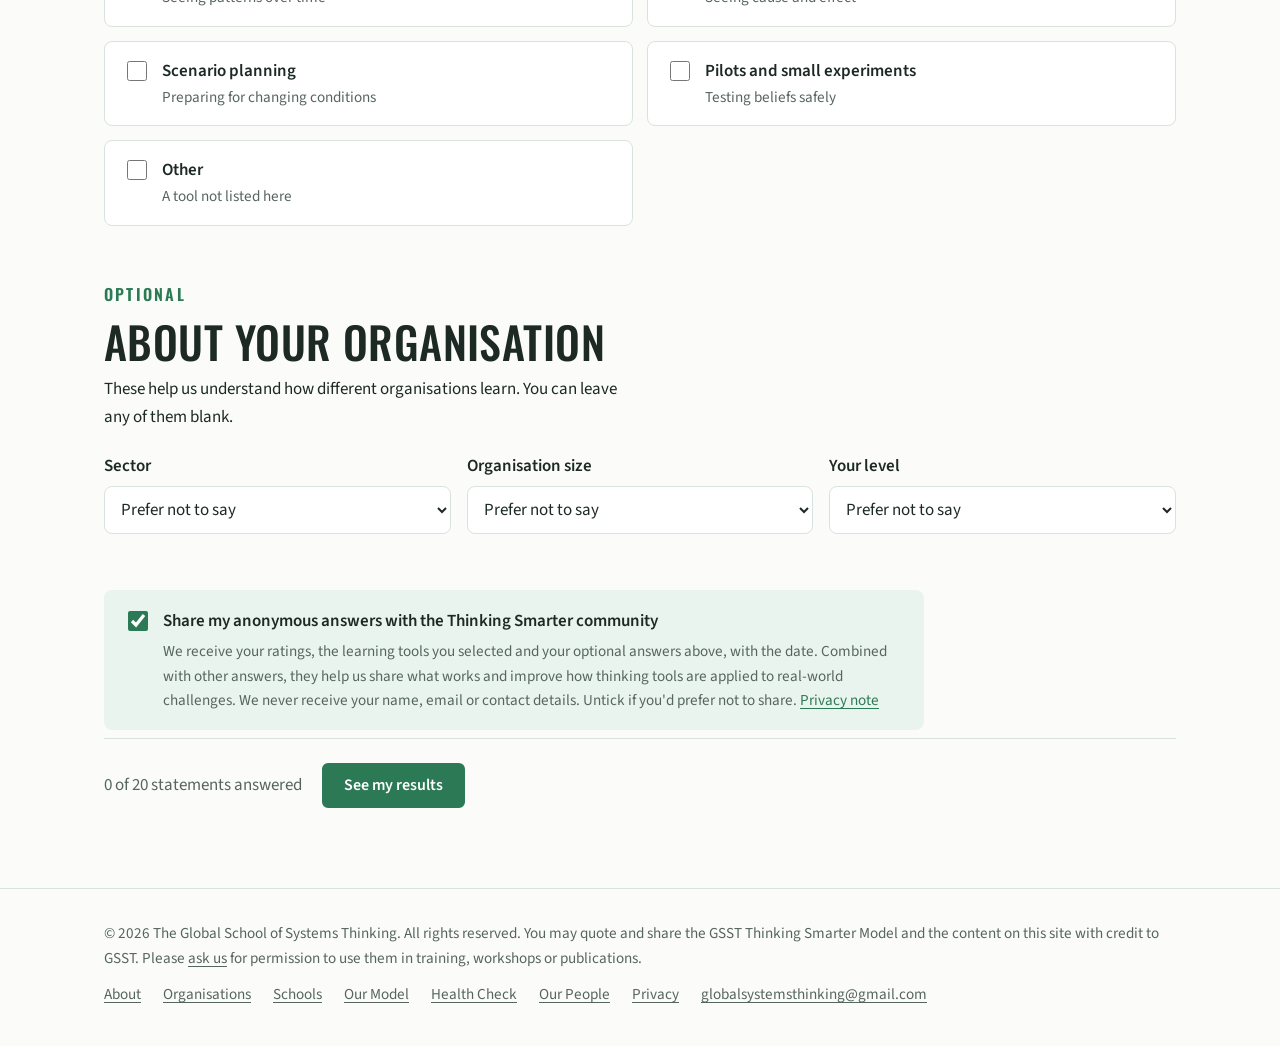
==== commit a24da1dd: "Serve Oswald and Source Sans 3 from the site instead of Google Fonts Co-Authored-By: Claude Opus 5.5" ====
--- a/health-check.html
+++ b/health-check.html
@@ -19,10 +19,7 @@
 <meta name="twitter:description" content="A free 5-minute self-assessment of how well your organisation sees patterns, causes, beliefs and changing conditions, with a personal results dashboard.">
 <meta name="twitter:image" content="https://globalsystemsthinking.org/assets/share/og-health.jpg">
 <link rel="icon" type="image/png" href="assets/favicon.png">
-<link rel="preconnect" href="https://fonts.googleapis.com">
-<link rel="preconnect" href="https://fonts.gstatic.com" crossorigin>
-<link href="https://fonts.googleapis.com/css2?family=Oswald:wght@500;600&amp;family=Source+Sans+3:ital,wght@0,400;0,600;1,400&amp;display=swap" rel="stylesheet">
-<link rel="stylesheet" href="styles.css?v=20261125a">
+<link rel="stylesheet" href="styles.css?v=20261125b">
 <script src="health-check.js?v=20261125a" defer></script>
 <script src="share.js?v=20261124a" defer></script>
 </head>
--- a/styles.css
+++ b/styles.css
@@ -1,3 +1,17 @@
+/* Fonts served from this site (Oswald and Source Sans 3, SIL Open Font License) */
+@font-face { font-family: 'Oswald'; font-style: normal; font-weight: 500; font-display: swap; src: url(fonts/oswald-latin-ext-500-normal.woff2) format('woff2'); unicode-range: U+0100-02BA,U+02BD-02C5,U+02C7-02CC,U+02CE-02D7,U+02DD-02FF,U+0304,U+0308,U+0329,U+1D00-1DBF,U+1E00-1E9F,U+1EF2-1EFF,U+2020,U+20A0-20AB,U+20AD-20C0,U+2113,U+2C60-2C7F,U+A720-A7FF; }
+@font-face { font-family: 'Oswald'; font-style: normal; font-weight: 500; font-display: swap; src: url(fonts/oswald-latin-500-normal.woff2) format('woff2'); unicode-range: U+0000-00FF,U+0131,U+0152-0153,U+02BB-02BC,U+02C6,U+02DA,U+02DC,U+0304,U+0308,U+0329,U+2000-206F,U+20AC,U+2122,U+2191,U+2193,U+2212,U+2215,U+FEFF,U+FFFD; }
+@font-face { font-family: 'Oswald'; font-style: normal; font-weight: 600; font-display: swap; src: url(fonts/oswald-latin-ext-600-normal.woff2) format('woff2'); unicode-range: U+0100-02BA,U+02BD-02C5,U+02C7-02CC,U+02CE-02D7,U+02DD-02FF,U+0304,U+0308,U+0329,U+1D00-1DBF,U+1E00-1E9F,U+1EF2-1EFF,U+2020,U+20A0-20AB,U+20AD-20C0,U+2113,U+2C60-2C7F,U+A720-A7FF; }
+@font-face { font-family: 'Oswald'; font-style: normal; font-weight: 600; font-display: swap; src: url(fonts/oswald-latin-600-normal.woff2) format('woff2'); unicode-range: U+0000-00FF,U+0131,U+0152-0153,U+02BB-02BC,U+02C6,U+02DA,U+02DC,U+0304,U+0308,U+0329,U+2000-206F,U+20AC,U+2122,U+2191,U+2193,U+2212,U+2215,U+FEFF,U+FFFD; }
+@font-face { font-family: 'Source Sans 3'; font-style: normal; font-weight: 400; font-display: swap; src: url(fonts/source-sans-3-latin-ext-400-normal.woff2) format('woff2'); unicode-range: U+0100-02BA,U+02BD-02C5,U+02C7-02CC,U+02CE-02D7,U+02DD-02FF,U+0304,U+0308,U+0329,U+1D00-1DBF,U+1E00-1E9F,U+1EF2-1EFF,U+2020,U+20A0-20AB,U+20AD-20C4,U+2113,U+2C60-2C7F,U+A720-A7FF; }
+@font-face { font-family: 'Source Sans 3'; font-style: normal; font-weight: 400; font-display: swap; src: url(fonts/source-sans-3-latin-400-normal.woff2) format('woff2'); unicode-range: U+0000-00FF,U+0131,U+0152-0153,U+02BB-02BC,U+02C6,U+02DA,U+02DC,U+0304,U+0308,U+0329,U+2000-206F,U+20AC,U+2122,U+2191,U+2193,U+2212,U+2215,U+FEFF,U+FFFD; }
+@font-face { font-family: 'Source Sans 3'; font-style: italic; font-weight: 400; font-display: swap; src: url(fonts/source-sans-3-latin-ext-400-italic.woff2) format('woff2'); unicode-range: U+0100-02BA,U+02BD-02C5,U+02C7-02CC,U+02CE-02D7,U+02DD-02FF,U+0304,U+0308,U+0329,U+1D00-1DBF,U+1E00-1E9F,U+1EF2-1EFF,U+2020,U+20A0-20AB,U+20AD-20C4,U+2113,U+2C60-2C7F,U+A720-A7FF; }
+@font-face { font-family: 'Source Sans 3'; font-style: italic; font-weight: 400; font-display: swap; src: url(fonts/source-sans-3-latin-400-italic.woff2) format('woff2'); unicode-range: U+0000-00FF,U+0131,U+0152-0153,U+02BB-02BC,U+02C6,U+02DA,U+02DC,U+0304,U+0308,U+0329,U+2000-206F,U+20AC,U+2122,U+2191,U+2193,U+2212,U+2215,U+FEFF,U+FFFD; }
+@font-face { font-family: 'Source Sans 3'; font-style: normal; font-weight: 600; font-display: swap; src: url(fonts/source-sans-3-latin-ext-600-normal.woff2) format('woff2'); unicode-range: U+0100-02BA,U+02BD-02C5,U+02C7-02CC,U+02CE-02D7,U+02DD-02FF,U+0304,U+0308,U+0329,U+1D00-1DBF,U+1E00-1E9F,U+1EF2-1EFF,U+2020,U+20A0-20AB,U+20AD-20C4,U+2113,U+2C60-2C7F,U+A720-A7FF; }
+@font-face { font-family: 'Source Sans 3'; font-style: normal; font-weight: 600; font-display: swap; src: url(fonts/source-sans-3-latin-600-normal.woff2) format('woff2'); unicode-range: U+0000-00FF,U+0131,U+0152-0153,U+02BB-02BC,U+02C6,U+02DA,U+02DC,U+0304,U+0308,U+0329,U+2000-206F,U+20AC,U+2122,U+2191,U+2193,U+2212,U+2215,U+FEFF,U+FFFD; }
+@font-face { font-family: 'Source Sans 3'; font-style: italic; font-weight: 600; font-display: swap; src: url(fonts/source-sans-3-latin-ext-600-italic.woff2) format('woff2'); unicode-range: U+0100-02BA,U+02BD-02C5,U+02C7-02CC,U+02CE-02D7,U+02DD-02FF,U+0304,U+0308,U+0329,U+1D00-1DBF,U+1E00-1E9F,U+1EF2-1EFF,U+2020,U+20A0-20AB,U+20AD-20C4,U+2113,U+2C60-2C7F,U+A720-A7FF; }
+@font-face { font-family: 'Source Sans 3'; font-style: italic; font-weight: 600; font-display: swap; src: url(fonts/source-sans-3-latin-600-italic.woff2) format('woff2'); unicode-range: U+0000-00FF,U+0131,U+0152-0153,U+02BB-02BC,U+02C6,U+02DA,U+02DC,U+0304,U+0308,U+0329,U+2000-206F,U+20AC,U+2122,U+2191,U+2193,U+2212,U+2215,U+FEFF,U+FFFD; }
+
 /* GSST site. Layout idea: calm white pages, one green accent, condensed display type echoing the book cover, content in a 1120px column. */
 :root {
   --paper: #fbfcfa;
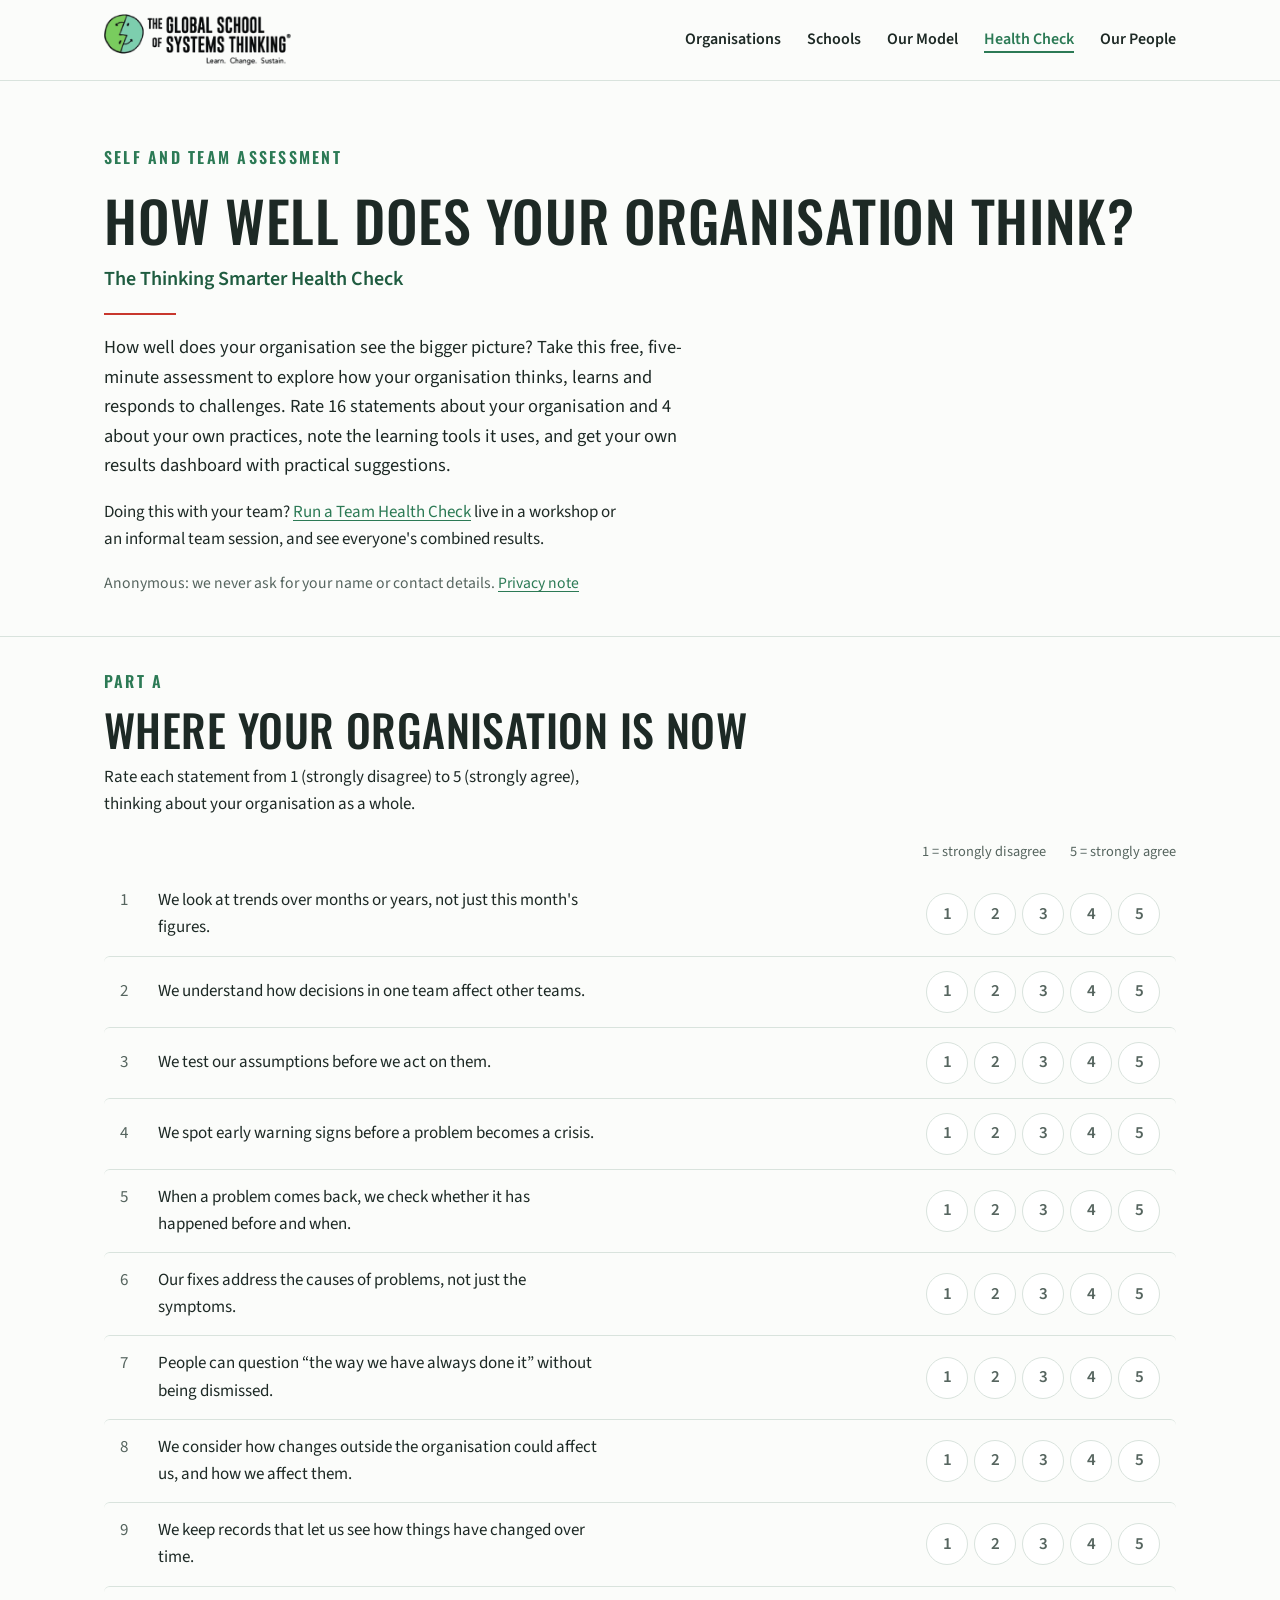
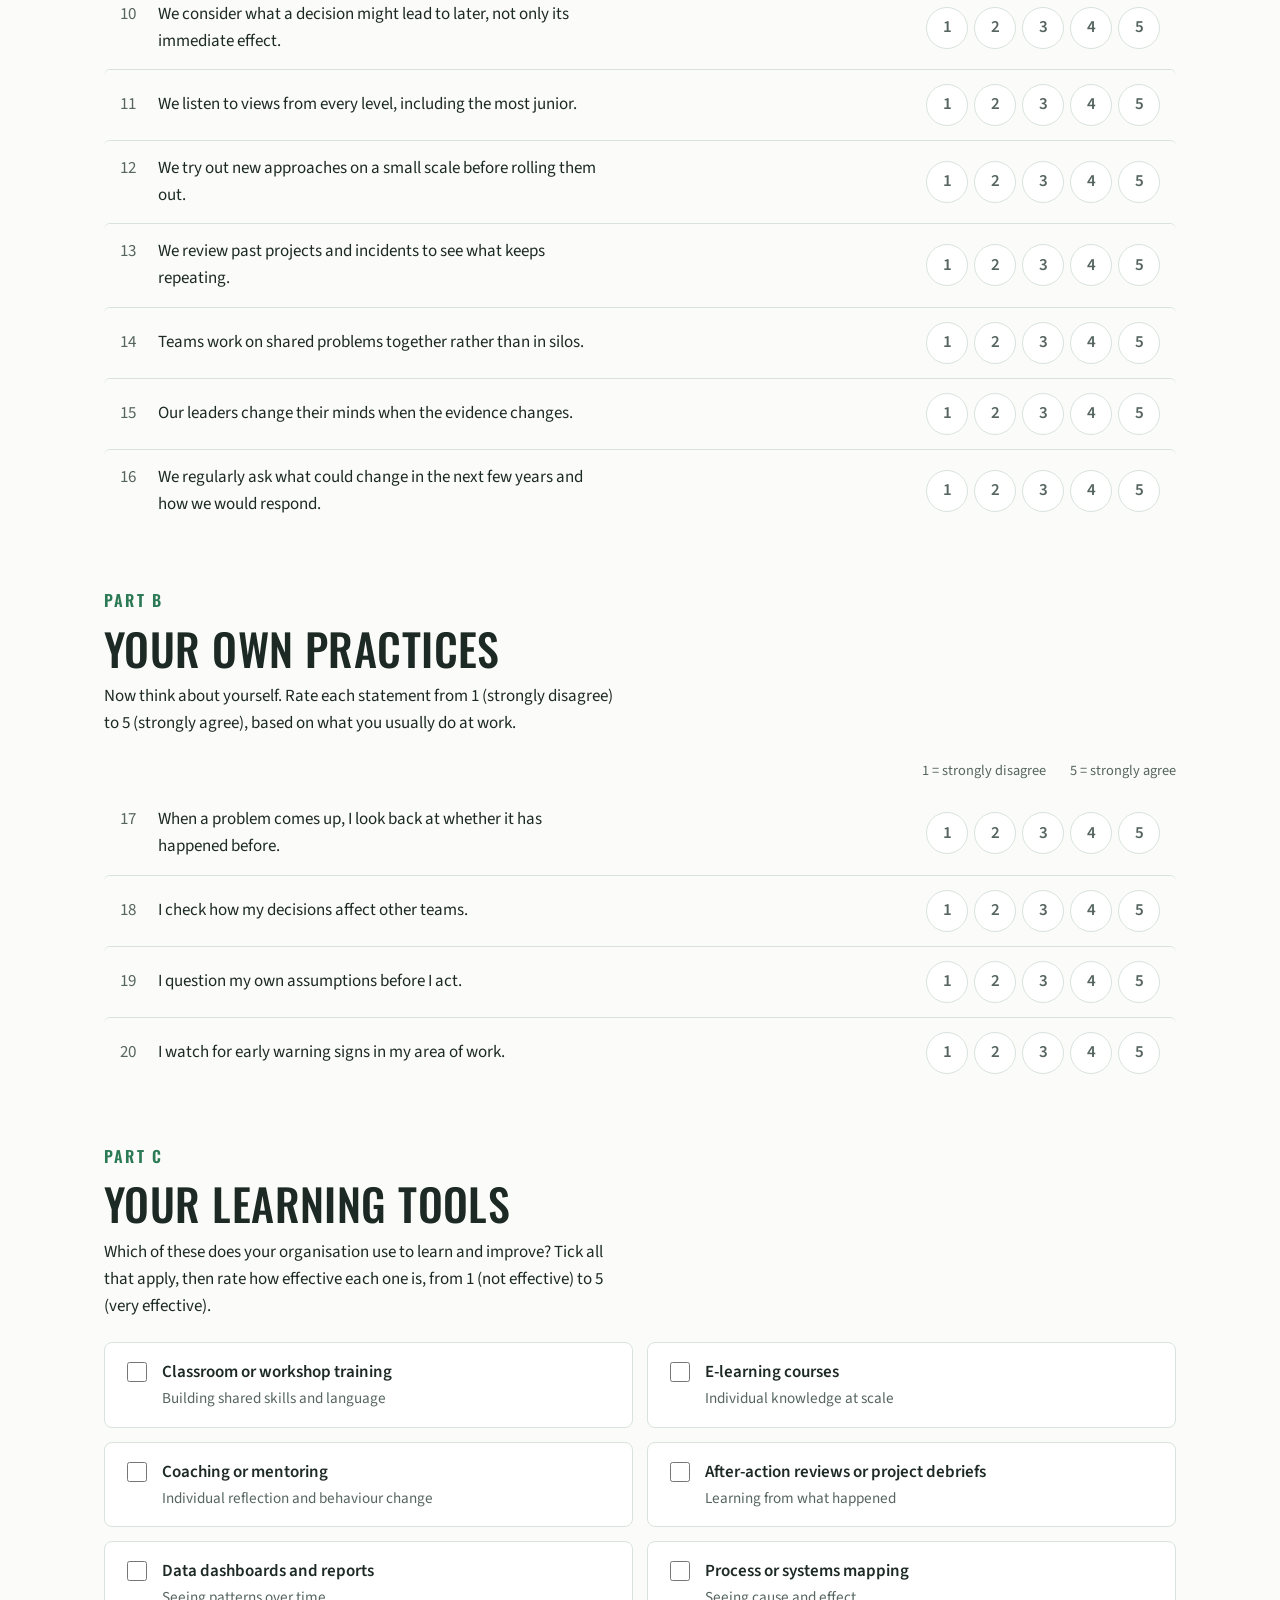
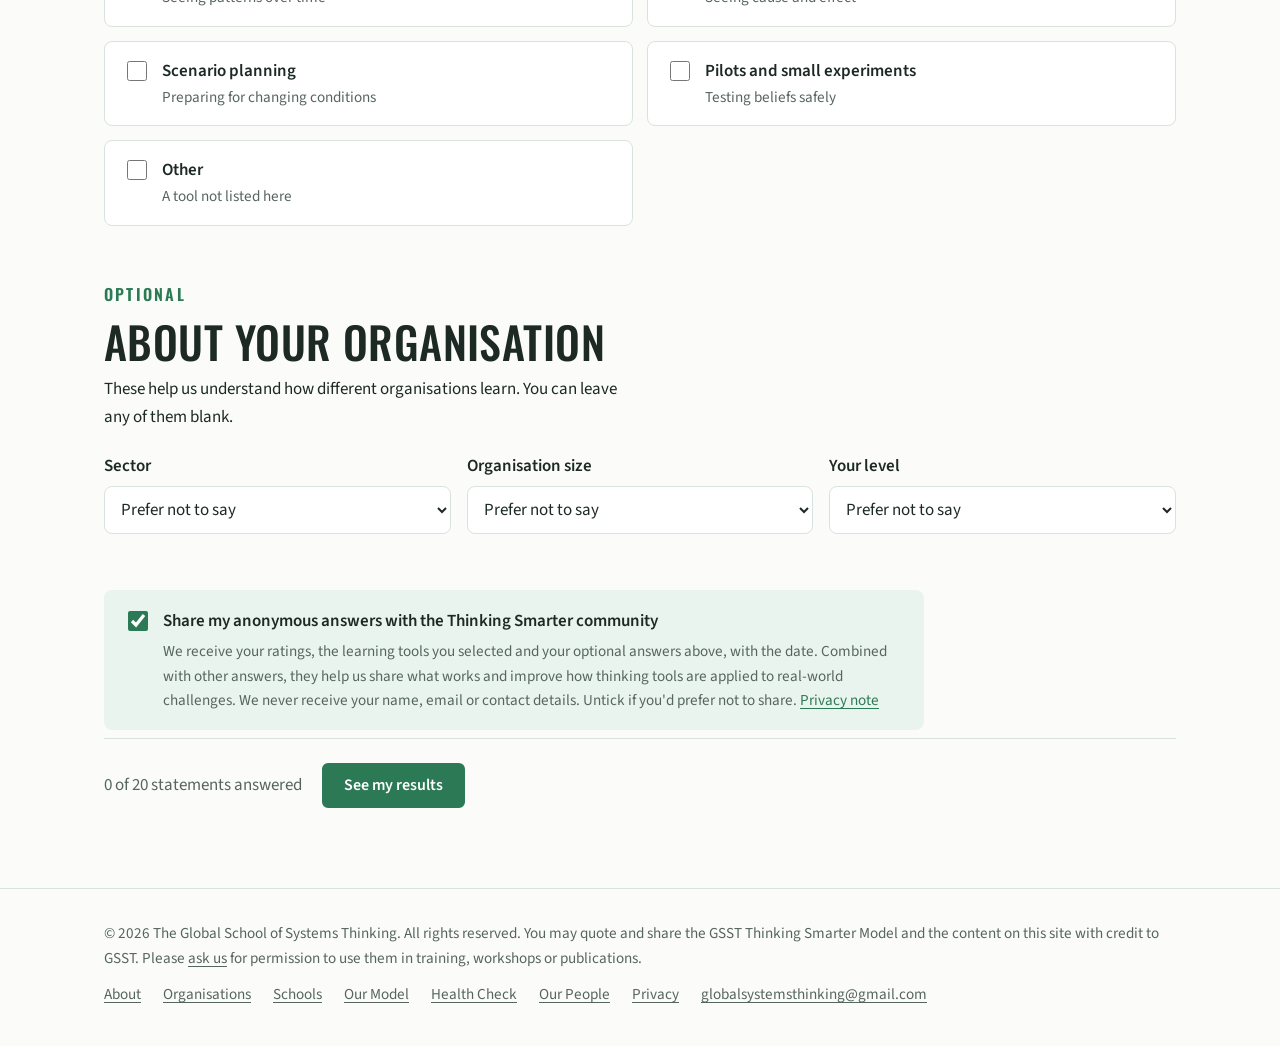
==== commit ede72f7c: "Menu: remove About (home page is reached by the logo) Co-Authored-By: Claude Opus 5.5 <noreply@anthr" ====
--- a/health-check.html
+++ b/health-check.html
@@ -28,7 +28,6 @@
   <div class="wrap">
     <a class="brand" href="index.html"><img src="assets/logo.png" alt="The Global School of Systems Thinking" width="863" height="240"></a>
     <nav class="nav" aria-label="Main">
-      <a href="index.html#about">About</a>
       <a href="organisations.html">Organisations</a>
       <a href="schools.html">Schools</a>
       <a href="model.html">Our Model</a>
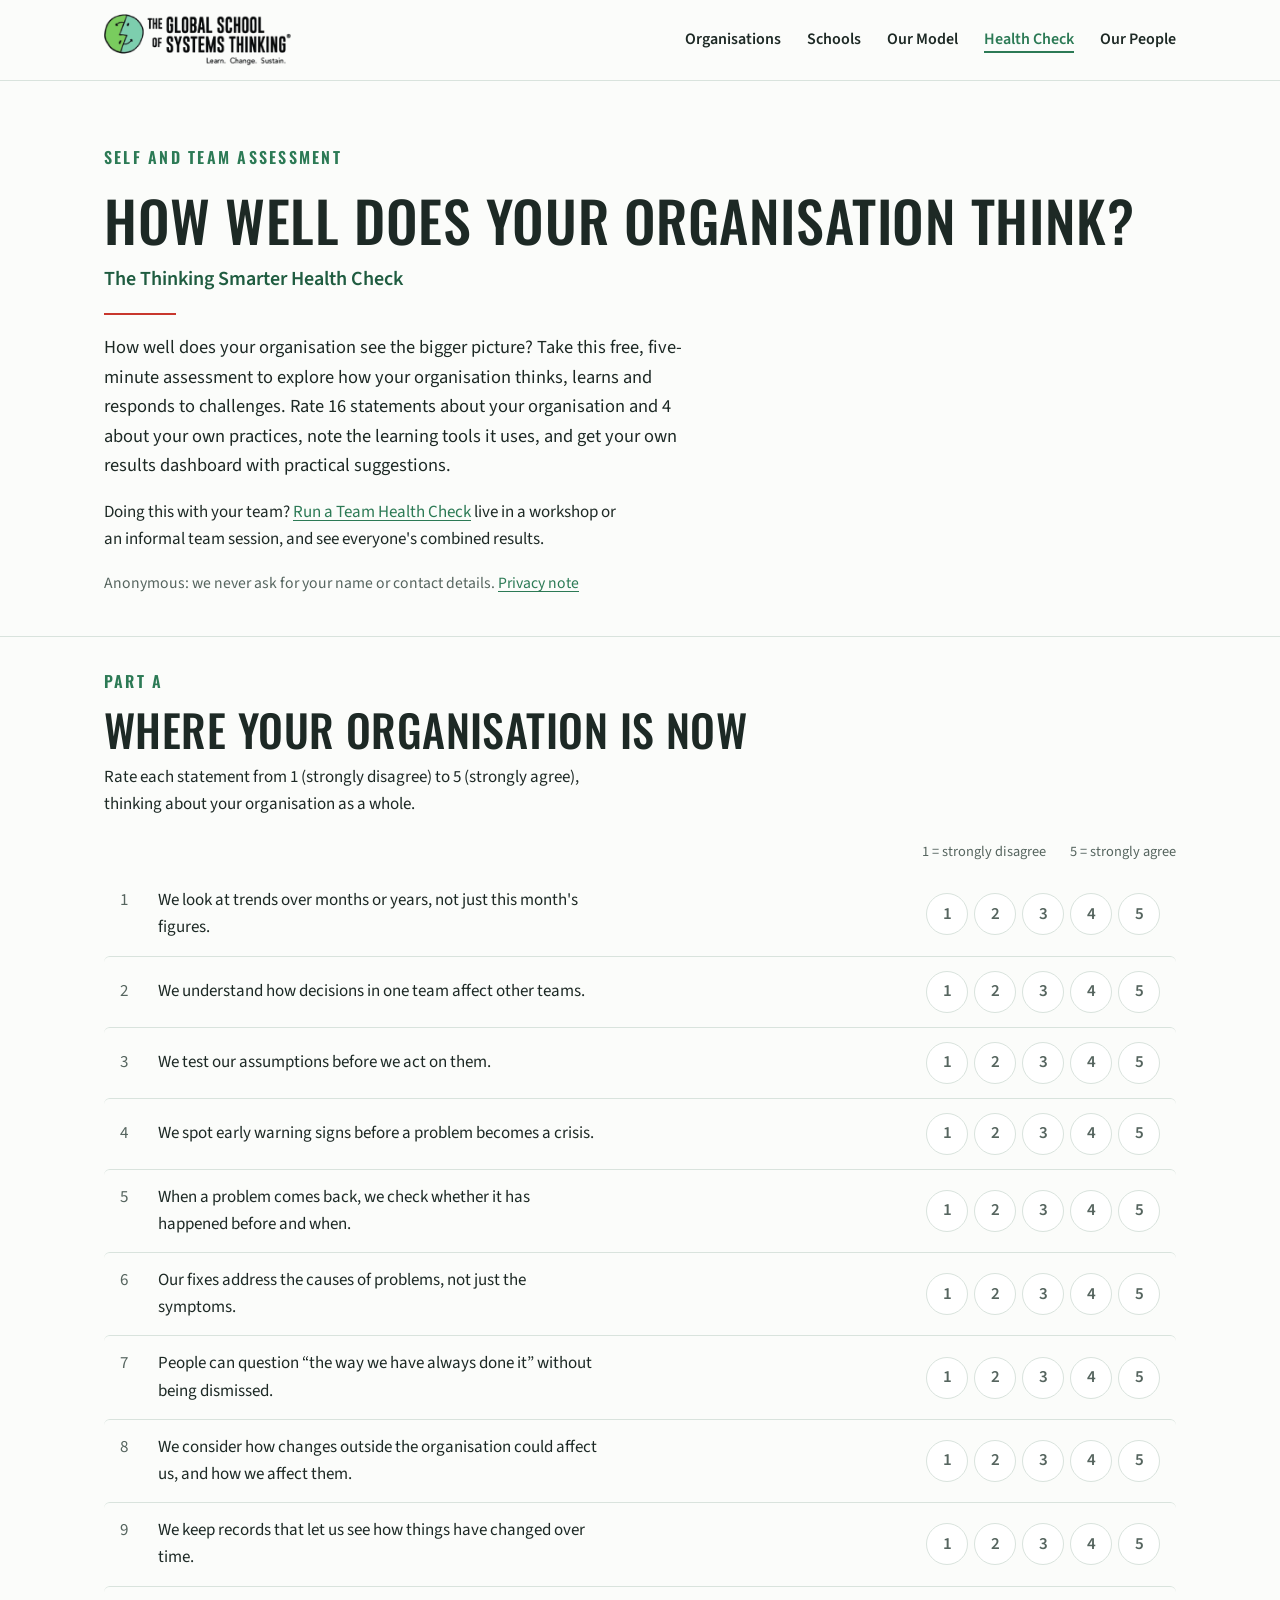
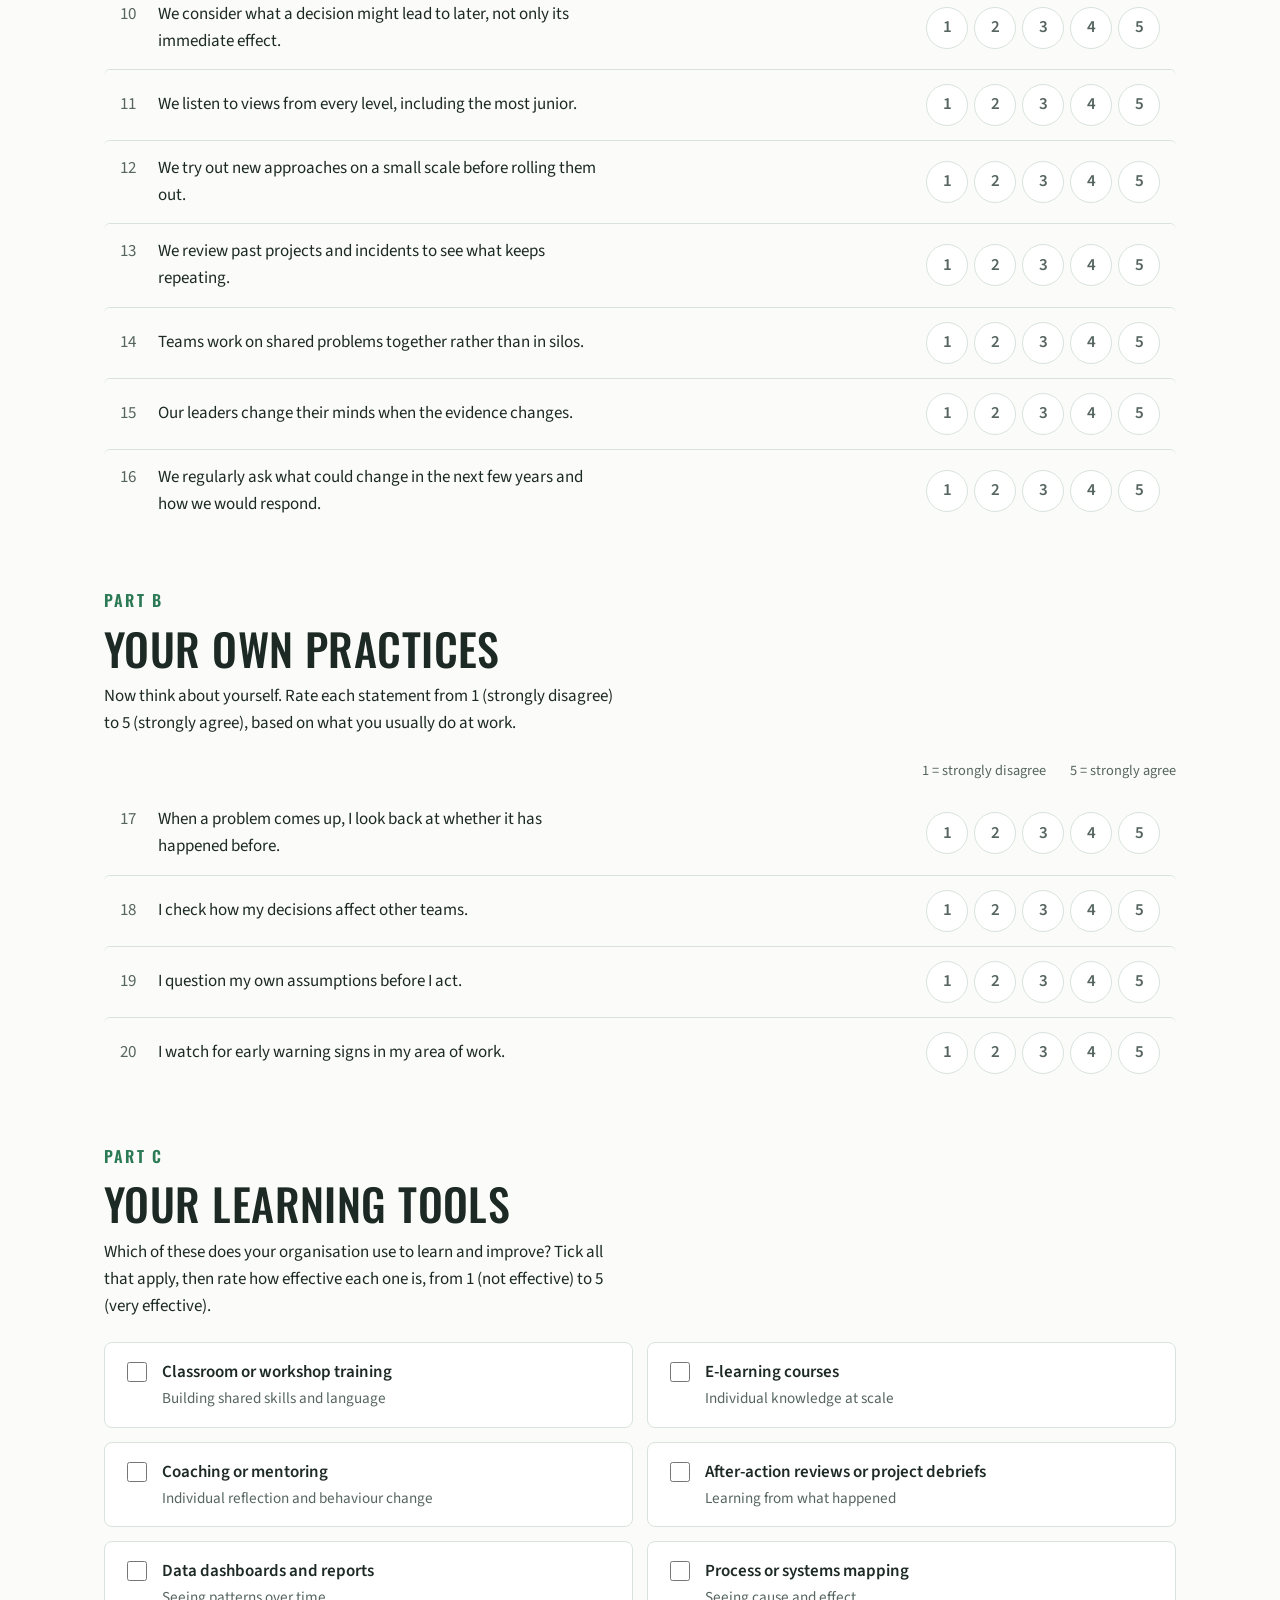
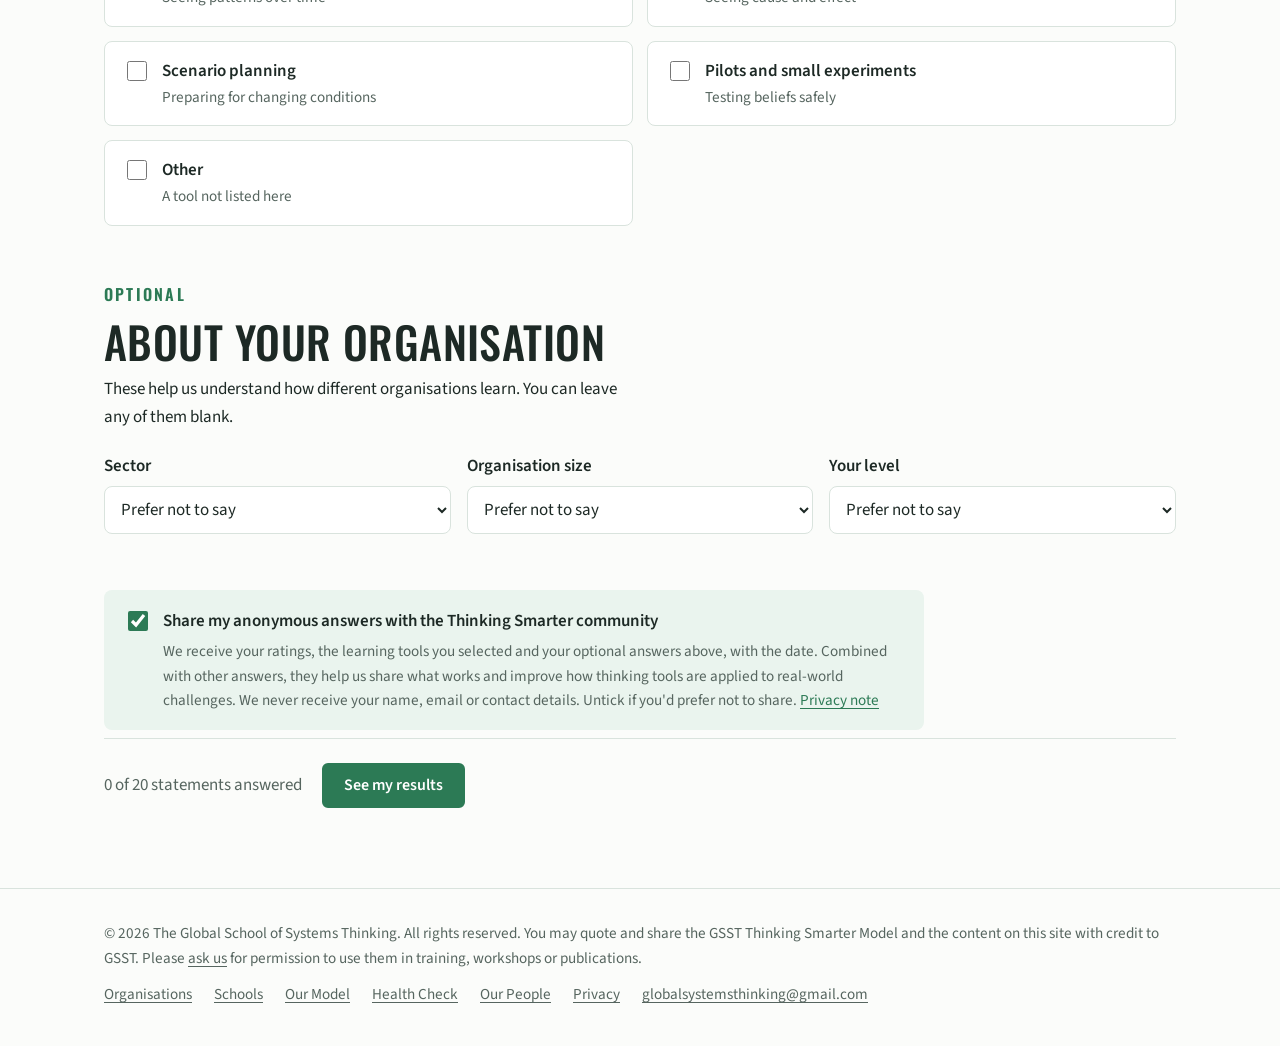
==== commit 8c03a68f: "Footer: remove About to match the menu Co-Authored-By: Claude Opus 5.5 <noreply@anthropic.com> Claud" ====
--- a/health-check.html
+++ b/health-check.html
@@ -122,7 +122,6 @@
   <div class="wrap">
     <span>&copy; 2026 The Global School of Systems Thinking. All rights reserved. You may quote and share the GSST Thinking Smarter Model and the content on this site with credit to GSST. Please <a href="mailto:globalsystemsthinking@gmail.com">ask us</a> for permission to use them in training, workshops or publications.</span>
     <nav aria-label="Footer">
-      <a href="index.html#about">About</a>
       <a href="organisations.html">Organisations</a>
       <a href="schools.html">Schools</a>
       <a href="model.html">Our Model</a>
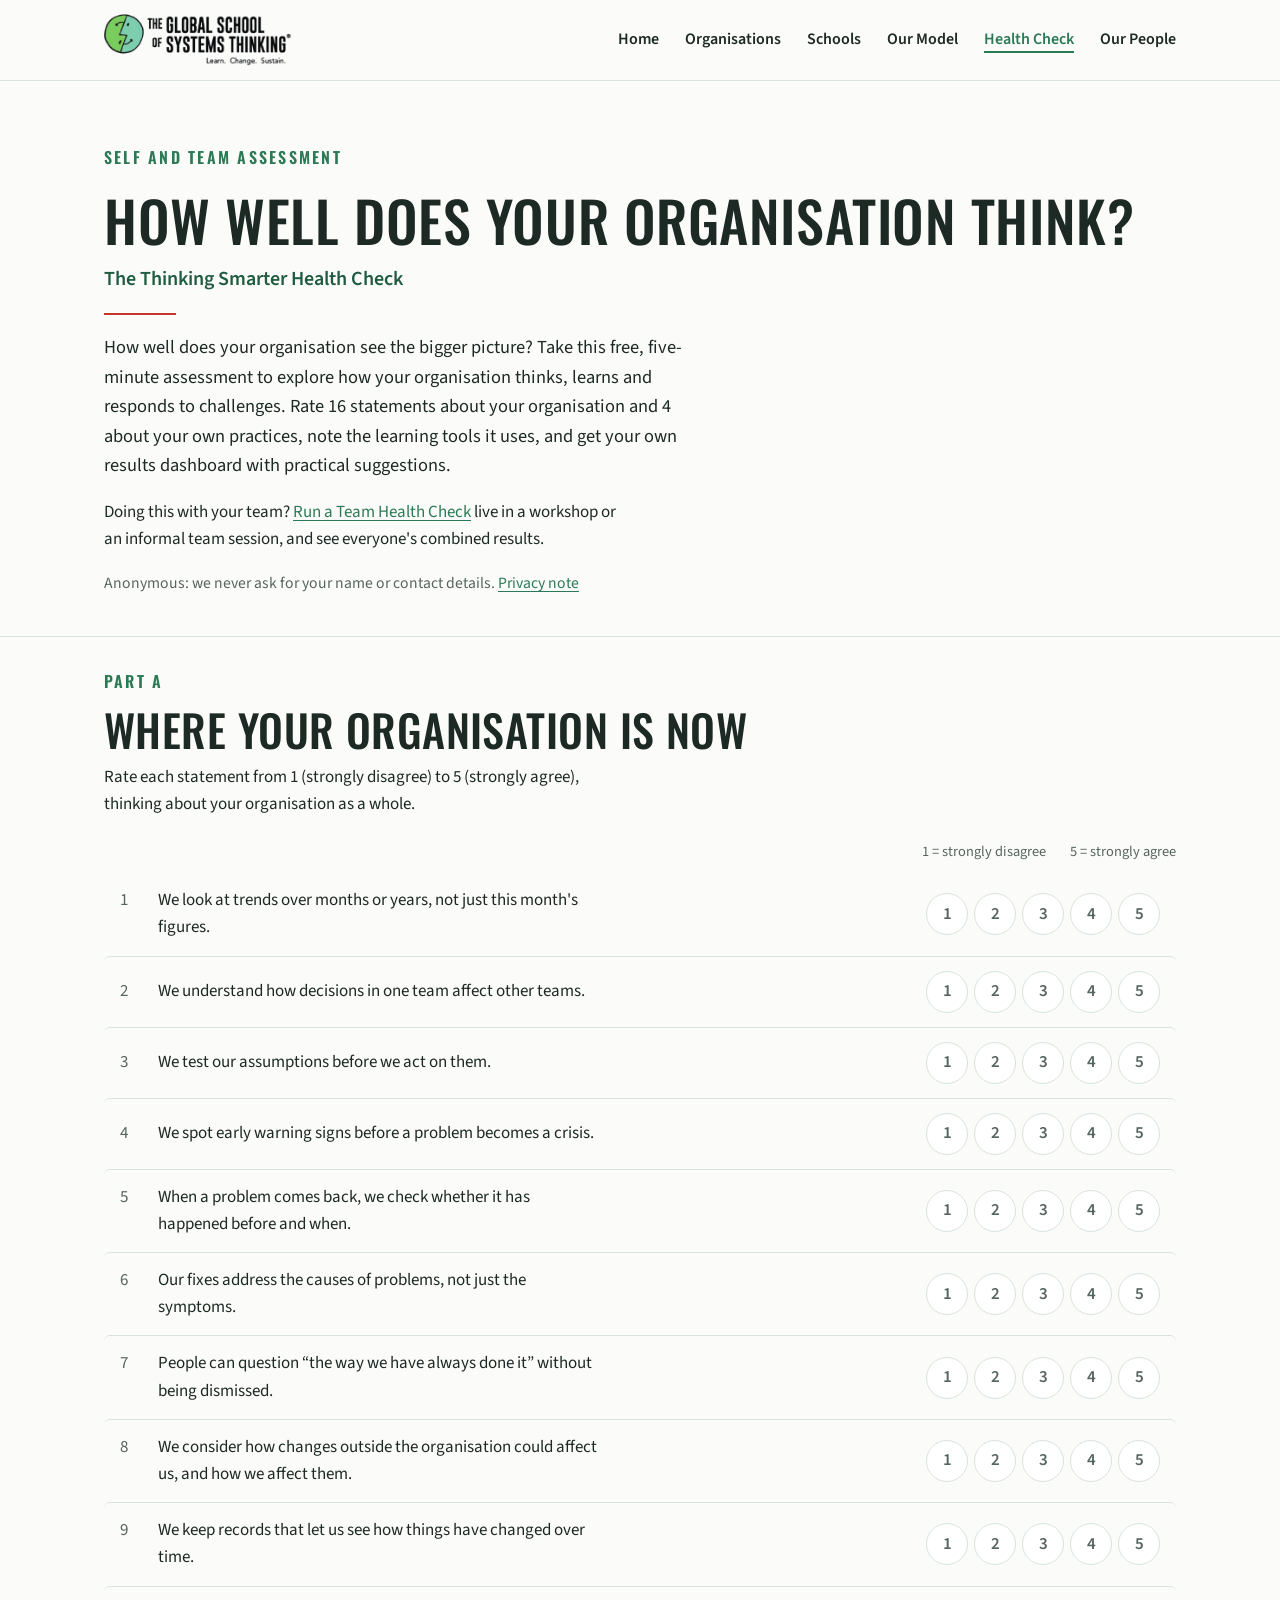
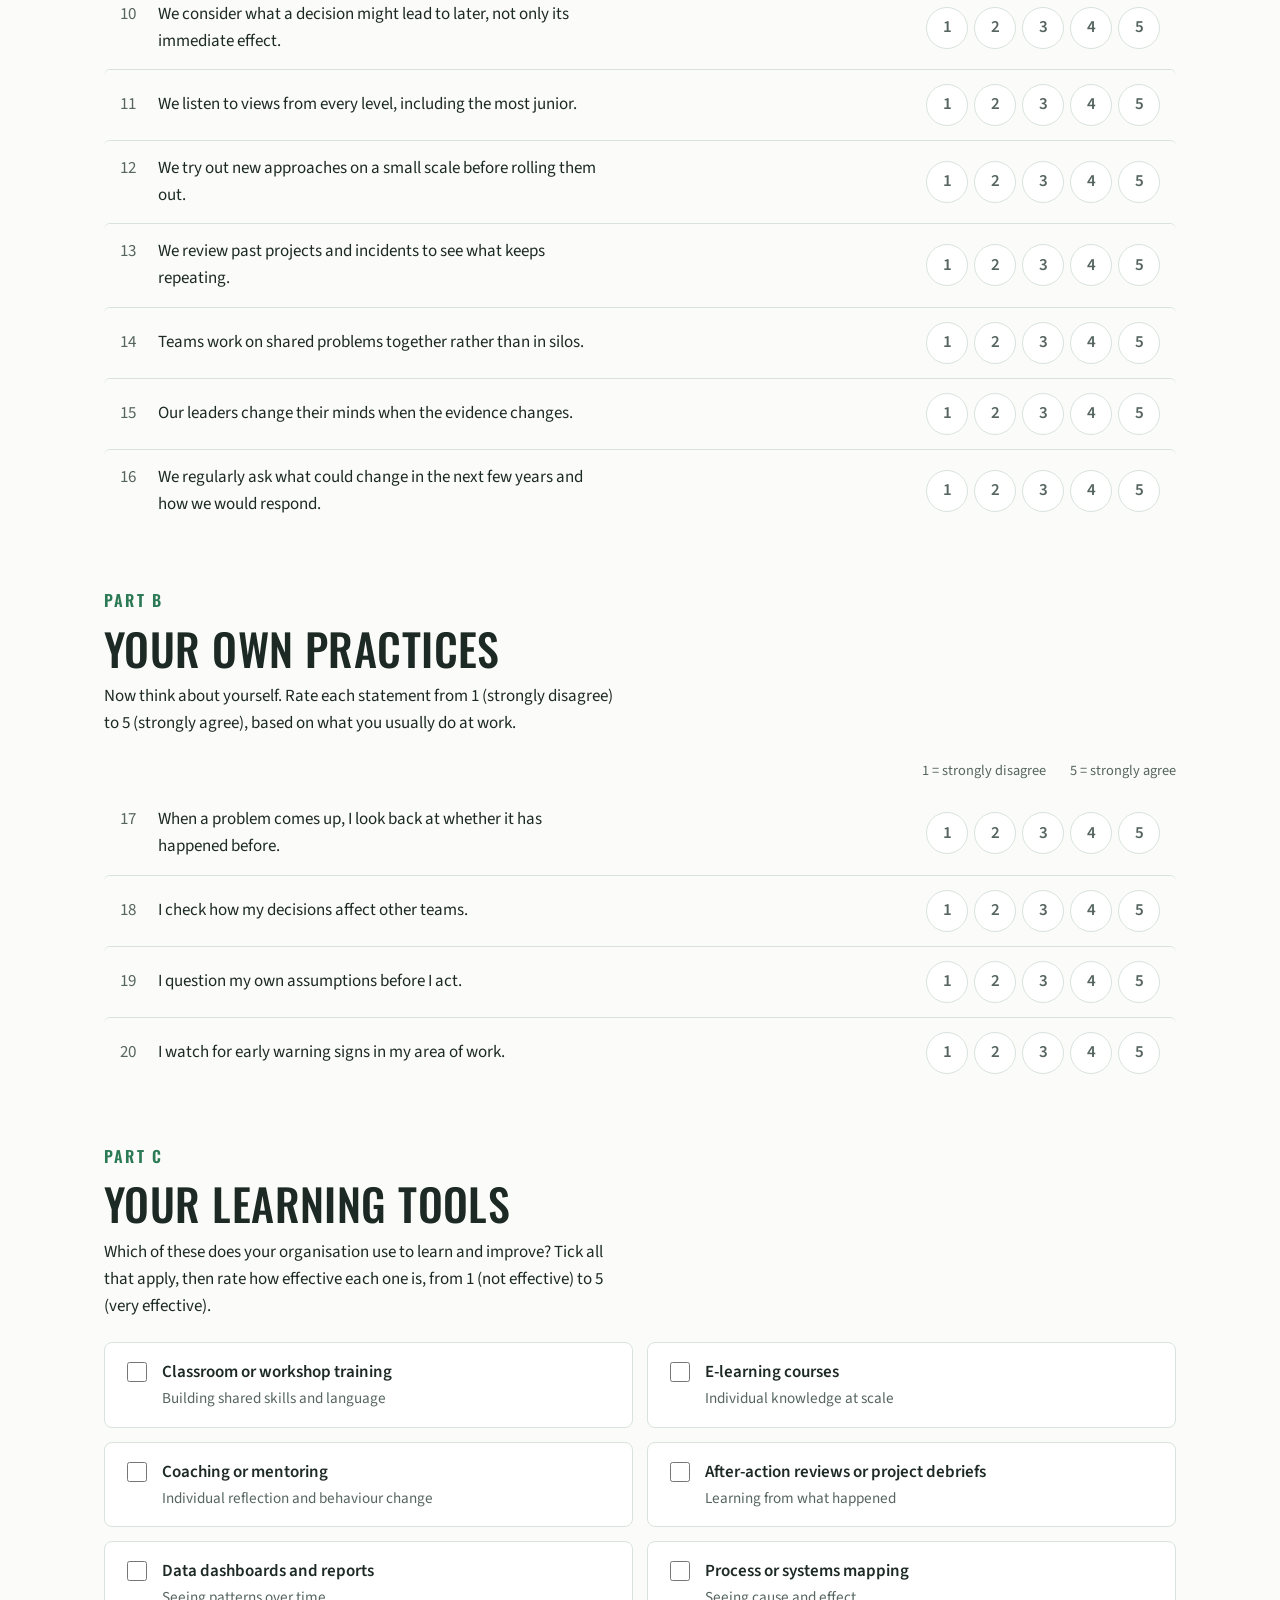
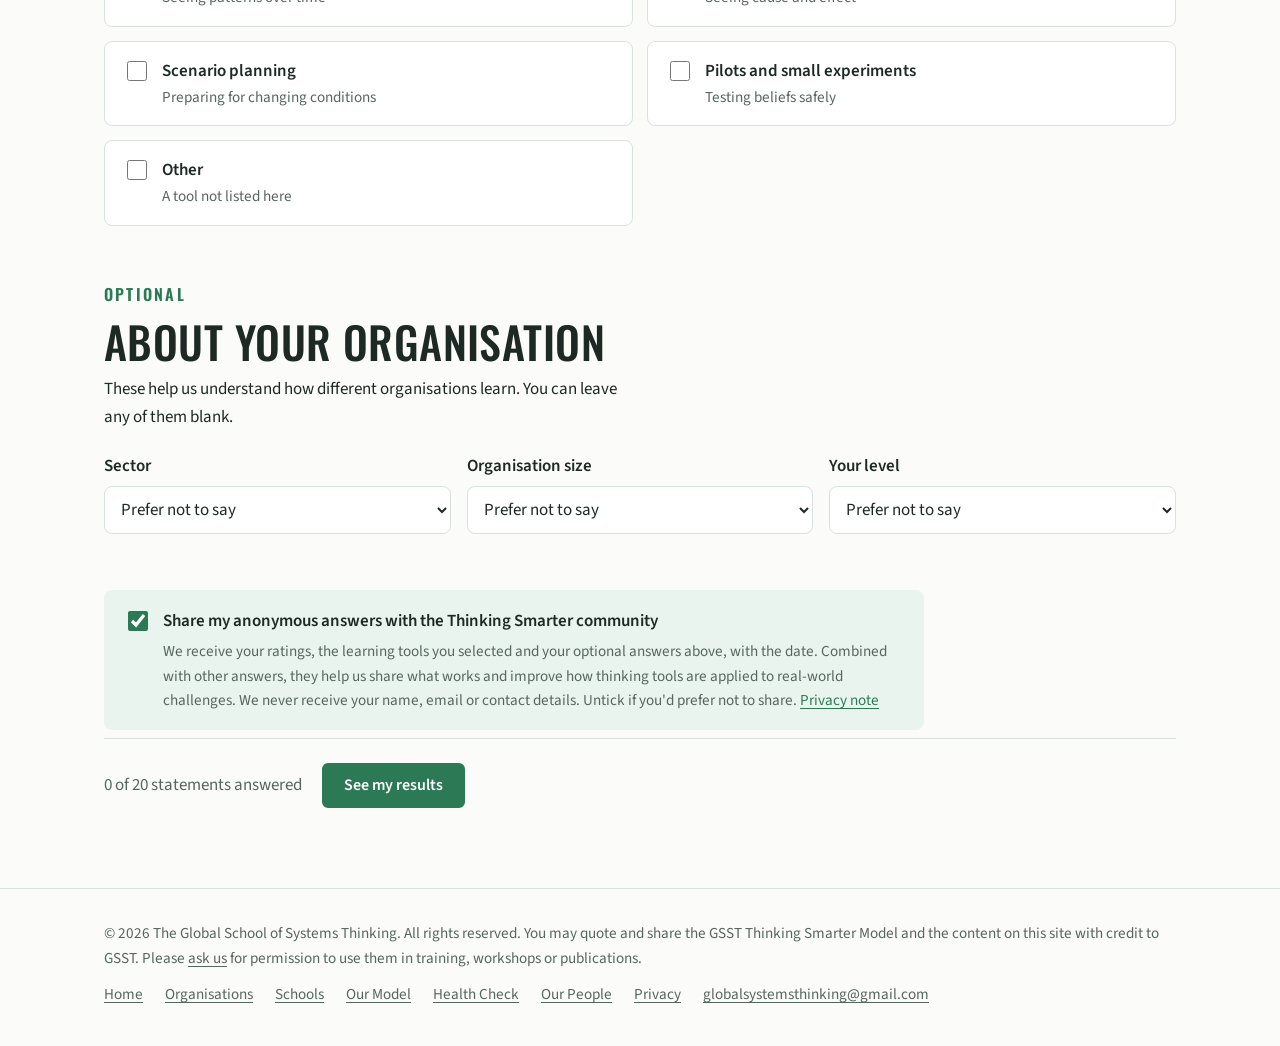
==== commit fc35f647: "Add Home to the menu and footer Co-Authored-By: Claude Opus 5.5 <noreply@anthropic.com> Claude-Sessi" ====
--- a/health-check.html
+++ b/health-check.html
@@ -28,6 +28,7 @@
   <div class="wrap">
     <a class="brand" href="index.html"><img src="assets/logo.png" alt="The Global School of Systems Thinking" width="863" height="240"></a>
     <nav class="nav" aria-label="Main">
+      <a href="index.html">Home</a>
       <a href="organisations.html">Organisations</a>
       <a href="schools.html">Schools</a>
       <a href="model.html">Our Model</a>
@@ -122,6 +123,7 @@
   <div class="wrap">
     <span>&copy; 2026 The Global School of Systems Thinking. All rights reserved. You may quote and share the GSST Thinking Smarter Model and the content on this site with credit to GSST. Please <a href="mailto:globalsystemsthinking@gmail.com">ask us</a> for permission to use them in training, workshops or publications.</span>
     <nav aria-label="Footer">
+      <a href="index.html">Home</a>
       <a href="organisations.html">Organisations</a>
       <a href="schools.html">Schools</a>
       <a href="model.html">Our Model</a>
